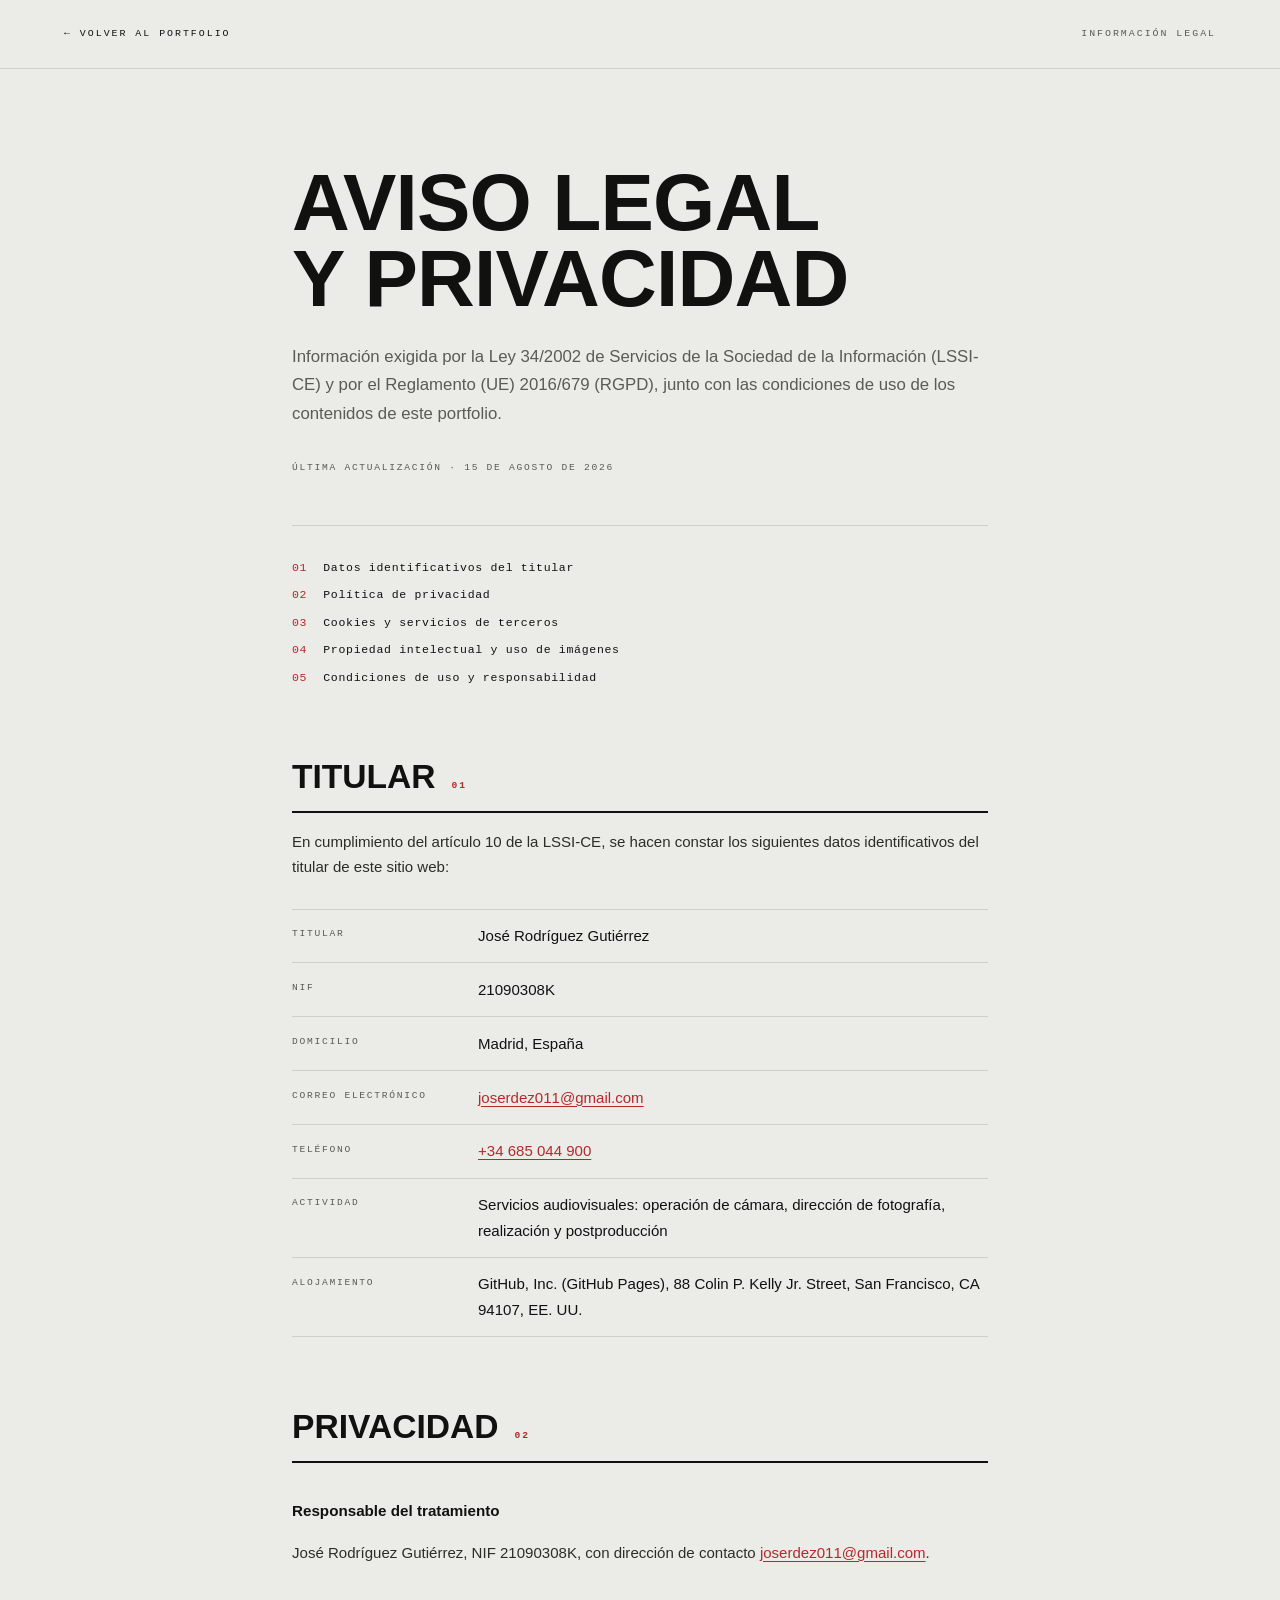
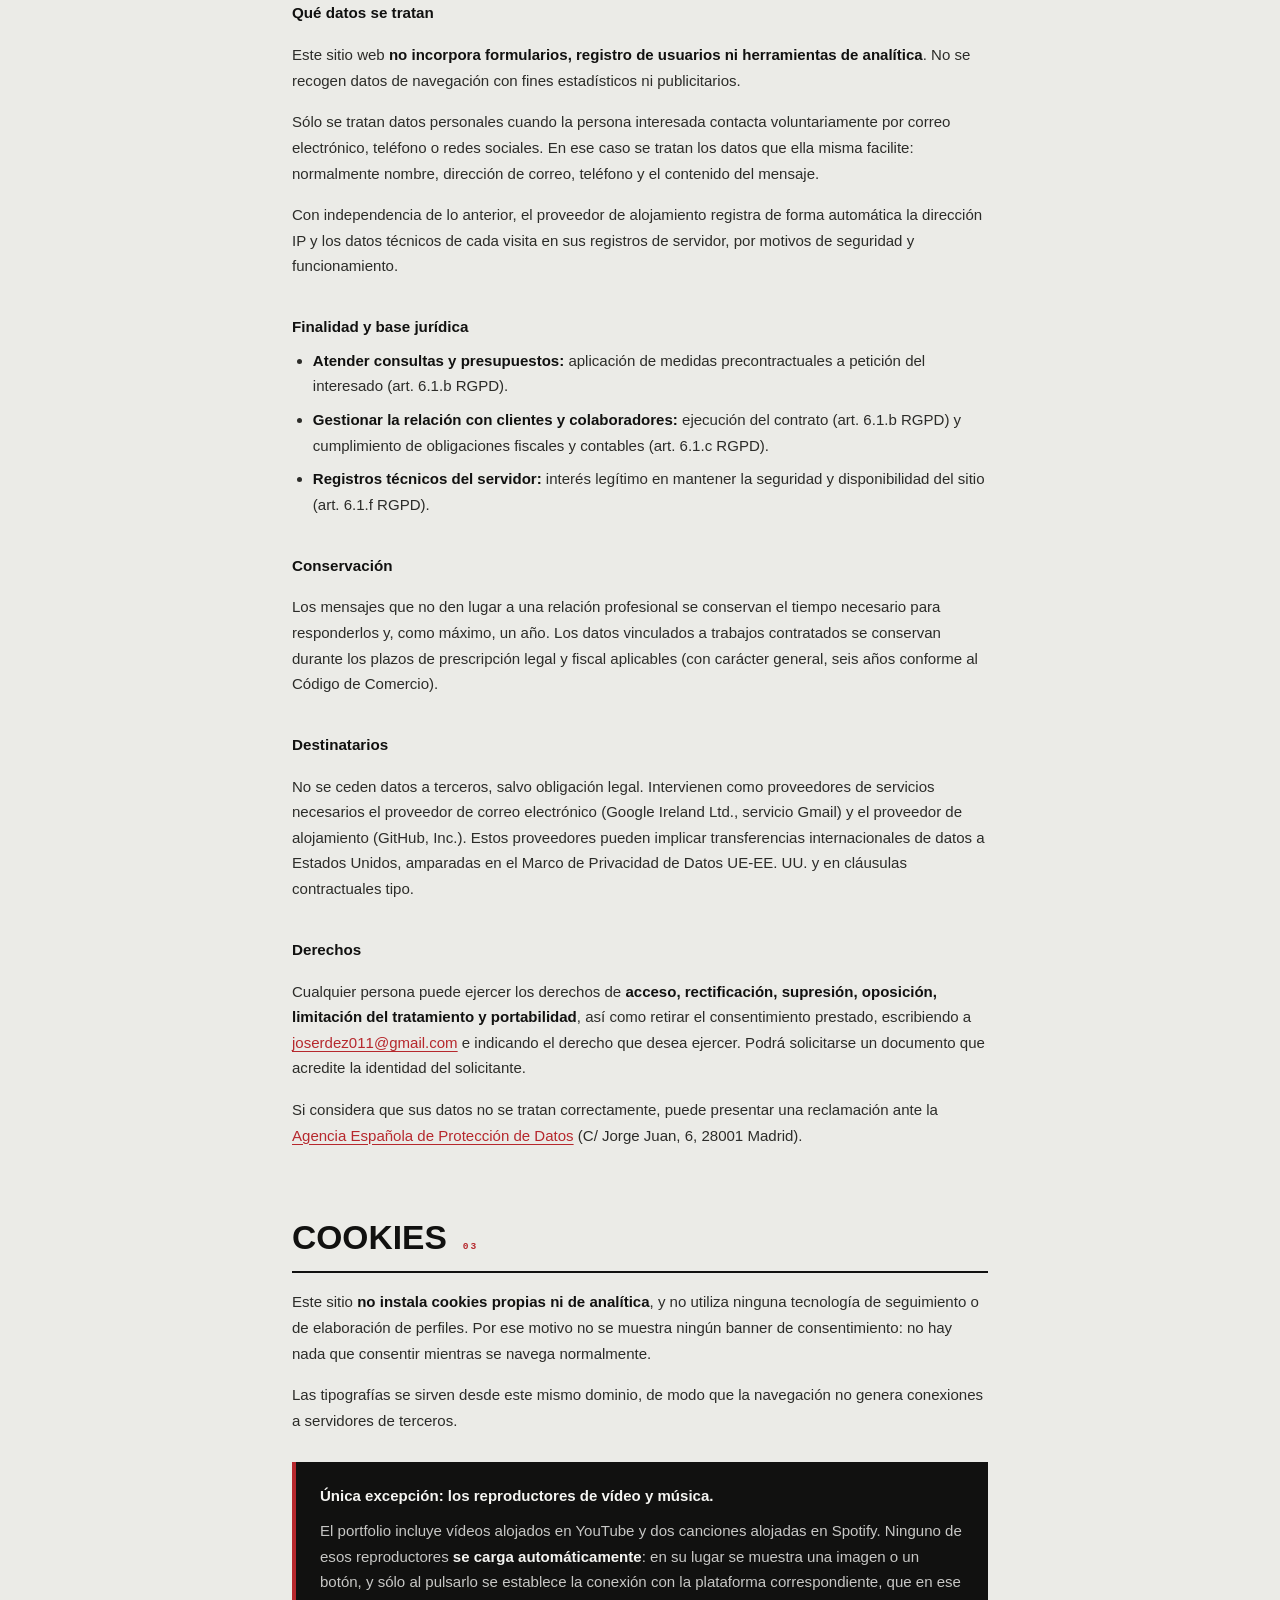
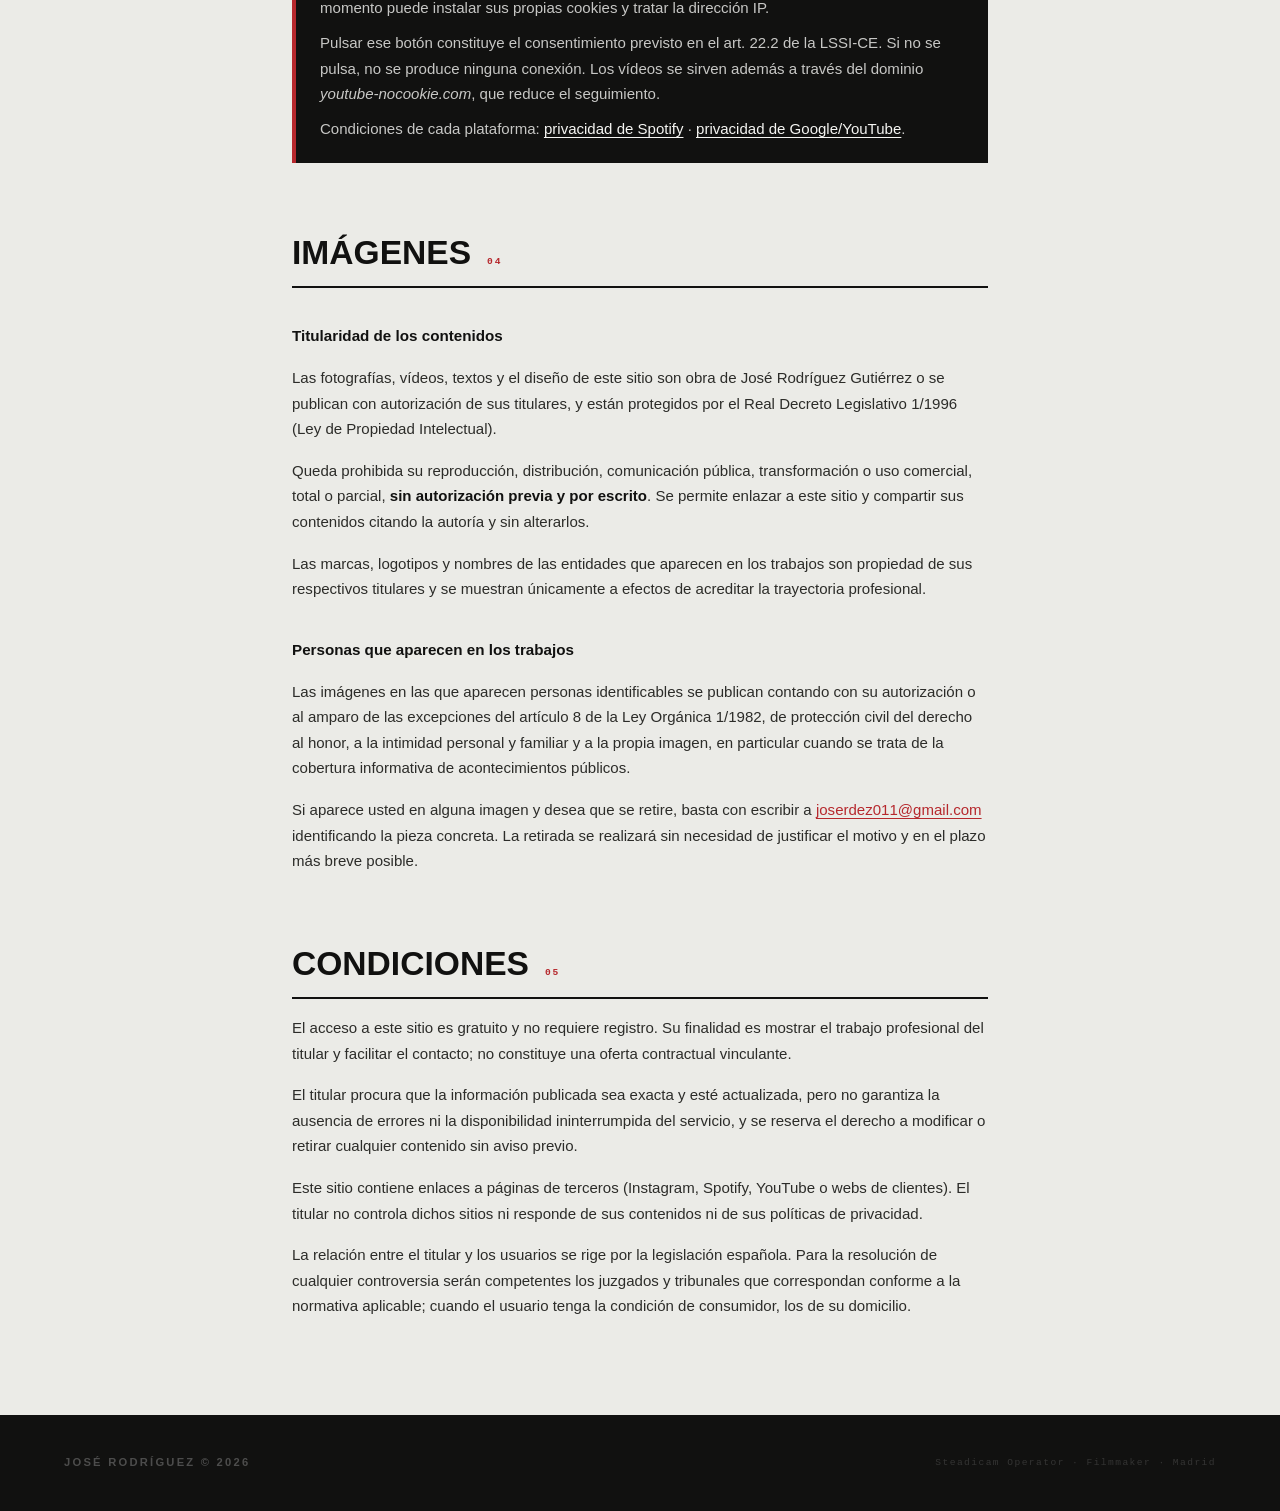
==== legal.html @ 0bdb8073 "Add files via upload" ====
<!DOCTYPE html>
<html lang="es">
<head>
  <meta charset="UTF-8">
  <meta name="viewport" content="width=device-width, initial-scale=1.0">
  <title>Aviso legal y privacidad — José Rodríguez</title>
  <meta name="description" content="Aviso legal, política de privacidad, uso de cookies y condiciones de uso de las imágenes del portfolio de José Rodríguez.">
  <meta name="robots" content="index, follow">

  <!-- Mismas tipografías autoalojadas que el portfolio (sin terceros). -->
  <link rel="preload" href="resources/fonts/geist-latin.woff2" as="font" type="font/woff2" crossorigin>
  <link href="resources/fonts/fonts.css" rel="stylesheet">

  <style>
    *, *::before, *::after { box-sizing: border-box; margin: 0; padding: 0; }
    html { font-size: 16px; scroll-behavior: smooth; }

    /* Tokens heredados de index.html para mantener la identidad visual. */
    :root {
      --bg:    #ebebe7;
      --red:   #b6282d;
      --dark:  #111110;
      --mid:   #5a5a56;
      --pale:  #d0d0cb;
      --white: #f5f5f2;
      --fh:    'Geist', 'Arial', sans-serif;
      --fb:    'Coolvetica', 'Arial Narrow', 'Arial', sans-serif;
      --fm:    'Geist Mono', monospace;
      --fd:    'Anton', 'Arial Narrow', 'Arial', sans-serif;
    }

    body {
      background: var(--bg);
      color: var(--dark);
      font-family: var(--fb);
      -webkit-font-smoothing: antialiased;
      line-height: 1.7;
    }

    /* ─── Cabecera ─────────────────────────────────────────────── */
    .l-top {
      border-bottom: 1px solid var(--pale);
      padding: 1.6rem clamp(1.4rem, 5vw, 5rem);
      display: flex; justify-content: space-between; align-items: center;
      flex-wrap: wrap; gap: 1rem;
    }
    .l-back {
      font-family: var(--fm); font-size: 0.62rem; letter-spacing: 0.2em;
      text-transform: uppercase; color: var(--dark); text-decoration: none;
      transition: color 0.25s ease;
    }
    .l-back:hover { color: var(--red); }
    .l-tag { font-family: var(--fm); font-size: 0.62rem; letter-spacing: 0.2em; text-transform: uppercase; color: var(--mid); }

    /* ─── Contenido ────────────────────────────────────────────── */
    .l-wrap { max-width: 760px; margin: 0 auto; padding: clamp(3rem, 8vw, 6rem) clamp(1.4rem, 5vw, 2rem) 6rem; }

    .l-title {
      font-family: var(--fd);
      font-size: clamp(2.6rem, 9vw, 5rem);
      line-height: 0.95; letter-spacing: -0.01em;
      text-transform: uppercase;
    }
    .l-intro { font-family: var(--fh); font-size: 1.05rem; color: var(--mid); margin-top: 1.6rem; }
    .l-updated { font-family: var(--fm); font-size: 0.6rem; letter-spacing: 0.18em; text-transform: uppercase; color: var(--mid); margin-top: 2rem; }

    /* Índice */
    .l-toc { margin-top: 3rem; padding-top: 2rem; border-top: 1px solid var(--pale); display: grid; gap: 0.5rem; }
    .l-toc a {
      font-family: var(--fm); font-size: 0.72rem; letter-spacing: 0.06em;
      color: var(--dark); text-decoration: none;
      display: flex; gap: 1rem; transition: color 0.25s ease;
    }
    .l-toc a:hover { color: var(--red); }
    .l-toc span { color: var(--red); }

    section { margin-top: 4.5rem; scroll-margin-top: 2rem; }
    h2 {
      font-family: var(--fd);
      font-size: clamp(1.5rem, 4.5vw, 2.1rem);
      line-height: 1.1; text-transform: uppercase;
      padding-bottom: 0.9rem; border-bottom: 2px solid var(--dark);
      display: flex; align-items: baseline; gap: 1rem;
    }
    h2 em { font-family: var(--fm); font-size: 0.6rem; font-style: normal; letter-spacing: 0.2em; color: var(--red); }
    h3 {
      font-family: var(--fh); font-size: 0.95rem; font-weight: 700;
      margin-top: 2.2rem;
    }
    p, li { font-family: var(--fh); font-size: 0.94rem; color: #2c2c29; margin-top: 1rem; }
    a { color: var(--red); text-underline-offset: 3px; }
    ul { margin-top: 0.4rem; padding-left: 1.3rem; }
    li { margin-top: 0.5rem; }
    strong { font-weight: 700; color: var(--dark); }

    /* Ficha de datos identificativos */
    .l-data { margin-top: 1.8rem; border-top: 1px solid var(--pale); }
    .l-row { display: grid; grid-template-columns: 170px 1fr; gap: 1rem; padding: 0.85rem 0; border-bottom: 1px solid var(--pale); }
    .l-row dt { font-family: var(--fm); font-size: 0.6rem; letter-spacing: 0.18em; text-transform: uppercase; color: var(--mid); padding-top: 0.2rem; }
    .l-row dd { font-family: var(--fh); font-size: 0.94rem; }
    @media (max-width: 560px) { .l-row { grid-template-columns: 1fr; gap: 0.2rem; } }

    /* Aviso destacado */
    .l-note {
      margin-top: 1.8rem; padding: 1.3rem 1.5rem;
      background: var(--dark); color: var(--white); border-left: 4px solid var(--red);
    }
    .l-note p { color: rgba(245,245,242,0.8); margin-top: 0.6rem; }
    .l-note p:first-child { margin-top: 0; }
    .l-note a { color: var(--white); }
    .l-note strong { color: var(--white); }

    footer {
      background: var(--dark); color: rgba(255,255,255,0.25);
      padding: 2.4rem clamp(1.4rem, 5vw, 5rem);
      display: flex; justify-content: space-between; align-items: center;
      flex-wrap: wrap; gap: 1rem 2rem;
    }
    .foot-name { font-family: var(--fh); font-size: 0.7rem; font-weight: 700; letter-spacing: 0.2em; text-transform: uppercase; }
    .foot-copy { font-family: var(--fm); font-size: 0.6rem; letter-spacing: 0.15em; color: rgba(255,255,255,0.15); }
  </style>
</head>
<body>

<header class="l-top">
  <a class="l-back" href="index.html">← Volver al portfolio</a>
  <span class="l-tag">Información legal</span>
</header>

<main class="l-wrap">
  <h1 class="l-title">Aviso legal<br>y privacidad</h1>
  <p class="l-intro">Información exigida por la Ley 34/2002 de Servicios de la Sociedad de la Información (LSSI-CE) y por el Reglamento (UE) 2016/679 (RGPD), junto con las condiciones de uso de los contenidos de este portfolio.</p>
  <p class="l-updated">Última actualización · 15 de agosto de 2026</p>

  <nav class="l-toc" aria-label="Índice">
    <a href="#titular"><span>01</span> Datos identificativos del titular</a>
    <a href="#privacidad"><span>02</span> Política de privacidad</a>
    <a href="#cookies"><span>03</span> Cookies y servicios de terceros</a>
    <a href="#imagenes"><span>04</span> Propiedad intelectual y uso de imágenes</a>
    <a href="#condiciones"><span>05</span> Condiciones de uso y responsabilidad</a>
  </nav>

  <!-- ════════ 01 · LSSI art. 10: datos que todo prestador de servicios debe publicar ════════ -->
  <section id="titular">
    <h2>Titular <em>01</em></h2>
    <p>En cumplimiento del artículo 10 de la LSSI-CE, se hacen constar los siguientes datos identificativos del titular de este sitio web:</p>
    <dl class="l-data">
      <div class="l-row"><dt>Titular</dt><dd>José Rodríguez Gutiérrez</dd></div>
      <div class="l-row"><dt>NIF</dt><dd>21090308K</dd></div>
      <div class="l-row"><dt>Domicilio</dt><dd>Madrid, España <!-- TODO: sustituir por la dirección completa (vía, número, CP y municipio). El art. 10.1.a LSSI exige domicilio, no basta la provincia. --></dd></div>
      <div class="l-row"><dt>Correo electrónico</dt><dd><a href="mailto:joserdez011@gmail.com">joserdez011@gmail.com</a></dd></div>
      <div class="l-row"><dt>Teléfono</dt><dd><a href="tel:+34685044900">+34 685 044 900</a></dd></div>
      <div class="l-row"><dt>Actividad</dt><dd>Servicios audiovisuales: operación de cámara, dirección de fotografía, realización y postproducción</dd></div>
      <div class="l-row"><dt>Alojamiento</dt><dd>GitHub, Inc. (GitHub Pages), 88 Colin P. Kelly Jr. Street, San Francisco, CA 94107, EE. UU.</dd></div>
    </dl>
  </section>

  <!-- ════════ 02 · RGPD art. 13: información a facilitar al interesado ════════ -->
  <section id="privacidad">
    <h2>Privacidad <em>02</em></h2>

    <h3>Responsable del tratamiento</h3>
    <p>José Rodríguez Gutiérrez, NIF 21090308K, con dirección de contacto <a href="mailto:joserdez011@gmail.com">joserdez011@gmail.com</a>.</p>

    <h3>Qué datos se tratan</h3>
    <p>Este sitio web <strong>no incorpora formularios, registro de usuarios ni herramientas de analítica</strong>. No se recogen datos de navegación con fines estadísticos ni publicitarios.</p>
    <p>Sólo se tratan datos personales cuando la persona interesada contacta voluntariamente por correo electrónico, teléfono o redes sociales. En ese caso se tratan los datos que ella misma facilite: normalmente nombre, dirección de correo, teléfono y el contenido del mensaje.</p>
    <p>Con independencia de lo anterior, el proveedor de alojamiento registra de forma automática la dirección IP y los datos técnicos de cada visita en sus registros de servidor, por motivos de seguridad y funcionamiento.</p>

    <h3>Finalidad y base jurídica</h3>
    <ul>
      <li><strong>Atender consultas y presupuestos:</strong> aplicación de medidas precontractuales a petición del interesado (art. 6.1.b RGPD).</li>
      <li><strong>Gestionar la relación con clientes y colaboradores:</strong> ejecución del contrato (art. 6.1.b RGPD) y cumplimiento de obligaciones fiscales y contables (art. 6.1.c RGPD).</li>
      <li><strong>Registros técnicos del servidor:</strong> interés legítimo en mantener la seguridad y disponibilidad del sitio (art. 6.1.f RGPD).</li>
    </ul>

    <h3>Conservación</h3>
    <p>Los mensajes que no den lugar a una relación profesional se conservan el tiempo necesario para responderlos y, como máximo, un año. Los datos vinculados a trabajos contratados se conservan durante los plazos de prescripción legal y fiscal aplicables (con carácter general, seis años conforme al Código de Comercio).</p>

    <h3>Destinatarios</h3>
    <p>No se ceden datos a terceros, salvo obligación legal. Intervienen como proveedores de servicios necesarios el proveedor de correo electrónico (Google Ireland Ltd., servicio Gmail) y el proveedor de alojamiento (GitHub, Inc.). Estos proveedores pueden implicar transferencias internacionales de datos a Estados Unidos, amparadas en el Marco de Privacidad de Datos UE-EE. UU. y en cláusulas contractuales tipo.</p>

    <h3>Derechos</h3>
    <p>Cualquier persona puede ejercer los derechos de <strong>acceso, rectificación, supresión, oposición, limitación del tratamiento y portabilidad</strong>, así como retirar el consentimiento prestado, escribiendo a <a href="mailto:joserdez011@gmail.com">joserdez011@gmail.com</a> e indicando el derecho que desea ejercer. Podrá solicitarse un documento que acredite la identidad del solicitante.</p>
    <p>Si considera que sus datos no se tratan correctamente, puede presentar una reclamación ante la <a href="https://www.aepd.es" target="_blank" rel="noopener">Agencia Española de Protección de Datos</a> (C/ Jorge Juan, 6, 28001 Madrid).</p>
  </section>

  <!-- ════════ 03 · LSSI art. 22.2 ════════ -->
  <section id="cookies">
    <h2>Cookies <em>03</em></h2>
    <p>Este sitio <strong>no instala cookies propias ni de analítica</strong>, y no utiliza ninguna tecnología de seguimiento o de elaboración de perfiles. Por ese motivo no se muestra ningún banner de consentimiento: no hay nada que consentir mientras se navega normalmente.</p>
    <p>Las tipografías se sirven desde este mismo dominio, de modo que la navegación no genera conexiones a servidores de terceros.</p>

    <div class="l-note">
      <p><strong>Única excepción: los reproductores de vídeo y música.</strong></p>
      <p>El portfolio incluye vídeos alojados en YouTube y dos canciones alojadas en Spotify. Ninguno de esos reproductores <strong>se carga automáticamente</strong>: en su lugar se muestra una imagen o un botón, y sólo al pulsarlo se establece la conexión con la plataforma correspondiente, que en ese momento puede instalar sus propias cookies y tratar la dirección IP.</p>
      <p>Pulsar ese botón constituye el consentimiento previsto en el art. 22.2 de la LSSI-CE. Si no se pulsa, no se produce ninguna conexión. Los vídeos se sirven además a través del dominio <em>youtube-nocookie.com</em>, que reduce el seguimiento.</p>
      <p>Condiciones de cada plataforma: <a href="https://www.spotify.com/es/legal/privacy-policy/" target="_blank" rel="noopener">privacidad de Spotify</a> · <a href="https://policies.google.com/privacy" target="_blank" rel="noopener">privacidad de Google/YouTube</a>.</p>
    </div>
  </section>

  <!-- ════════ 04 · Propiedad intelectual + derecho a la propia imagen (LO 1/1982) ════════ -->
  <section id="imagenes">
    <h2>Imágenes <em>04</em></h2>

    <h3>Titularidad de los contenidos</h3>
    <p>Las fotografías, vídeos, textos y el diseño de este sitio son obra de José Rodríguez Gutiérrez o se publican con autorización de sus titulares, y están protegidos por el Real Decreto Legislativo 1/1996 (Ley de Propiedad Intelectual).</p>
    <p>Queda prohibida su reproducción, distribución, comunicación pública, transformación o uso comercial, total o parcial, <strong>sin autorización previa y por escrito</strong>. Se permite enlazar a este sitio y compartir sus contenidos citando la autoría y sin alterarlos.</p>
    <p>Las marcas, logotipos y nombres de las entidades que aparecen en los trabajos son propiedad de sus respectivos titulares y se muestran únicamente a efectos de acreditar la trayectoria profesional.</p>

    <h3>Personas que aparecen en los trabajos</h3>
    <p>Las imágenes en las que aparecen personas identificables se publican contando con su autorización o al amparo de las excepciones del artículo 8 de la Ley Orgánica 1/1982, de protección civil del derecho al honor, a la intimidad personal y familiar y a la propia imagen, en particular cuando se trata de la cobertura informativa de acontecimientos públicos.</p>
    <p>Si aparece usted en alguna imagen y desea que se retire, basta con escribir a <a href="mailto:joserdez011@gmail.com">joserdez011@gmail.com</a> identificando la pieza concreta. La retirada se realizará sin necesidad de justificar el motivo y en el plazo más breve posible.</p>
  </section>

  <!-- ════════ 05 ════════ -->
  <section id="condiciones">
    <h2>Condiciones <em>05</em></h2>
    <p>El acceso a este sitio es gratuito y no requiere registro. Su finalidad es mostrar el trabajo profesional del titular y facilitar el contacto; no constituye una oferta contractual vinculante.</p>
    <p>El titular procura que la información publicada sea exacta y esté actualizada, pero no garantiza la ausencia de errores ni la disponibilidad ininterrumpida del servicio, y se reserva el derecho a modificar o retirar cualquier contenido sin aviso previo.</p>
    <p>Este sitio contiene enlaces a páginas de terceros (Instagram, Spotify, YouTube o webs de clientes). El titular no controla dichos sitios ni responde de sus contenidos ni de sus políticas de privacidad.</p>
    <p>La relación entre el titular y los usuarios se rige por la legislación española. Para la resolución de cualquier controversia serán competentes los juzgados y tribunales que correspondan conforme a la normativa aplicable; cuando el usuario tenga la condición de consumidor, los de su domicilio.</p>
  </section>
</main>

<footer>
  <div class="foot-name">José Rodríguez © 2026</div>
  <div class="foot-copy">Steadicam Operator · Filmmaker · Madrid</div>
</footer>

</body>
</html>
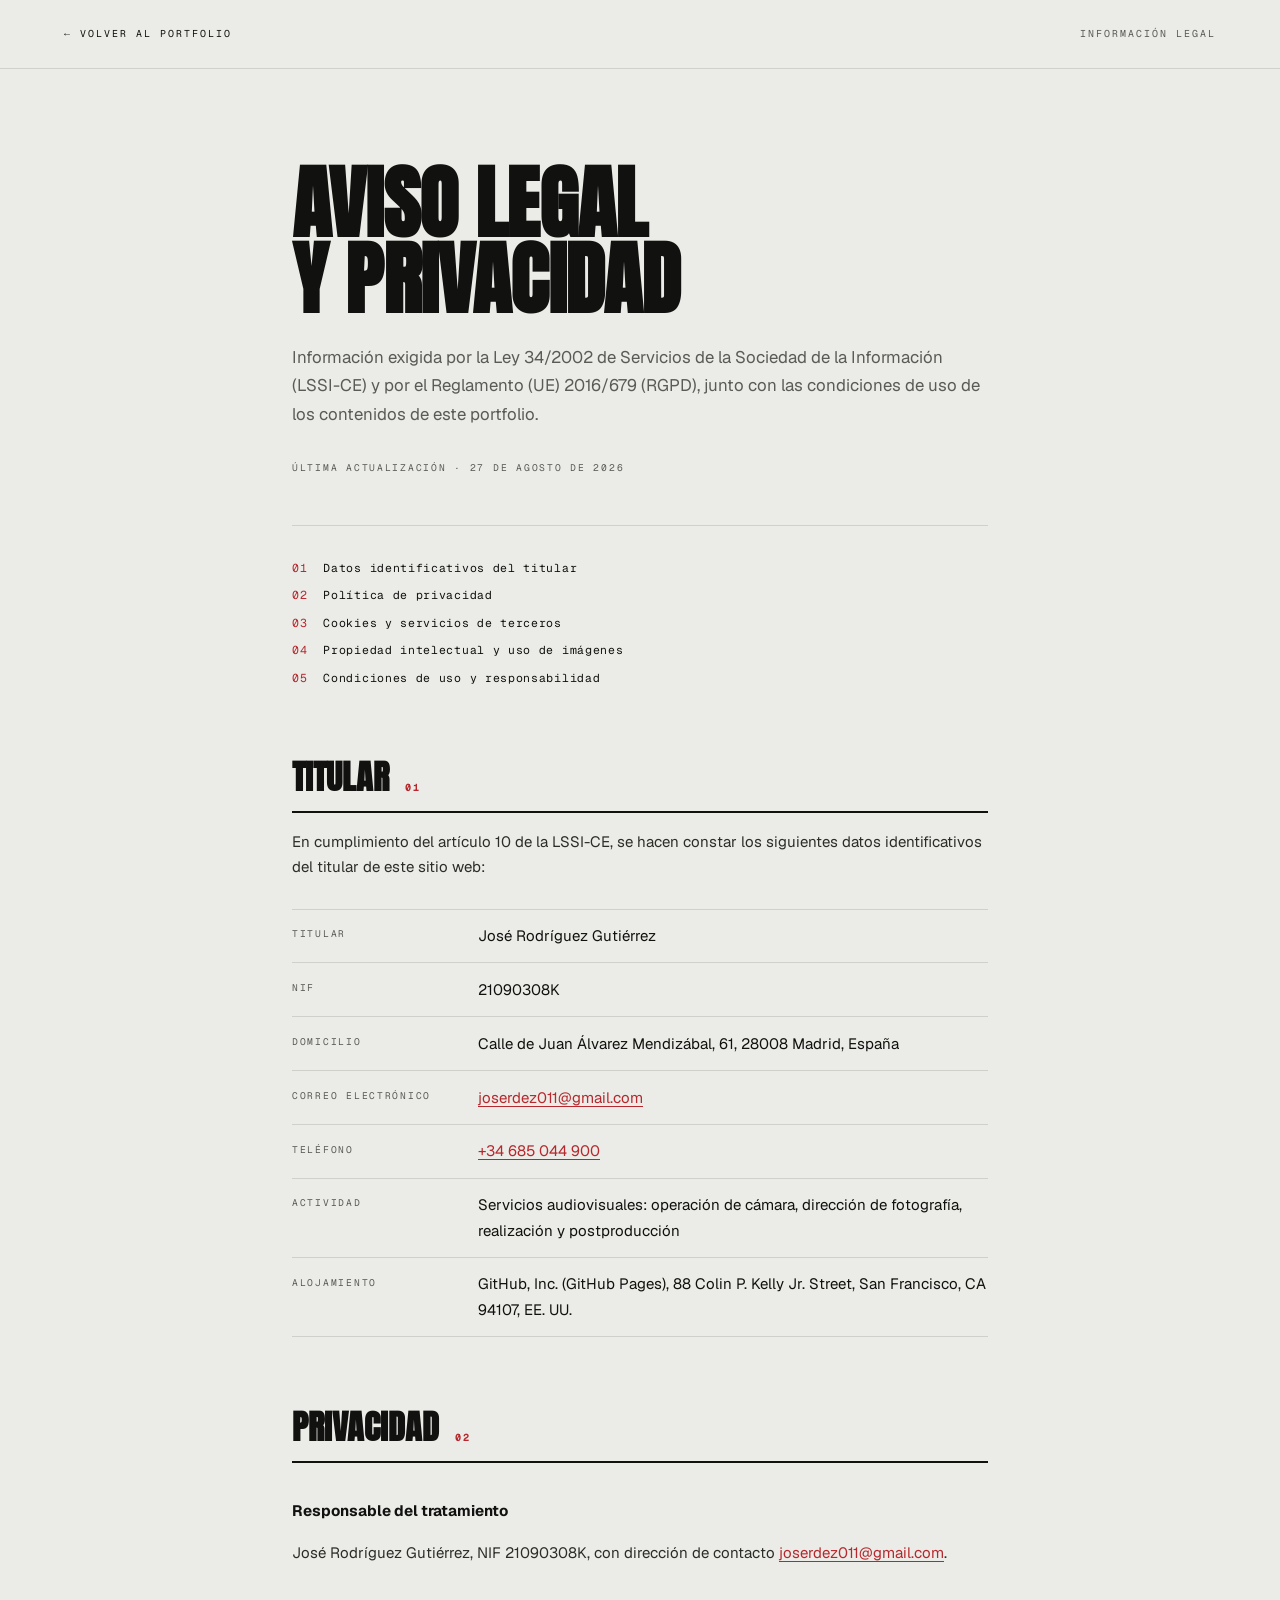
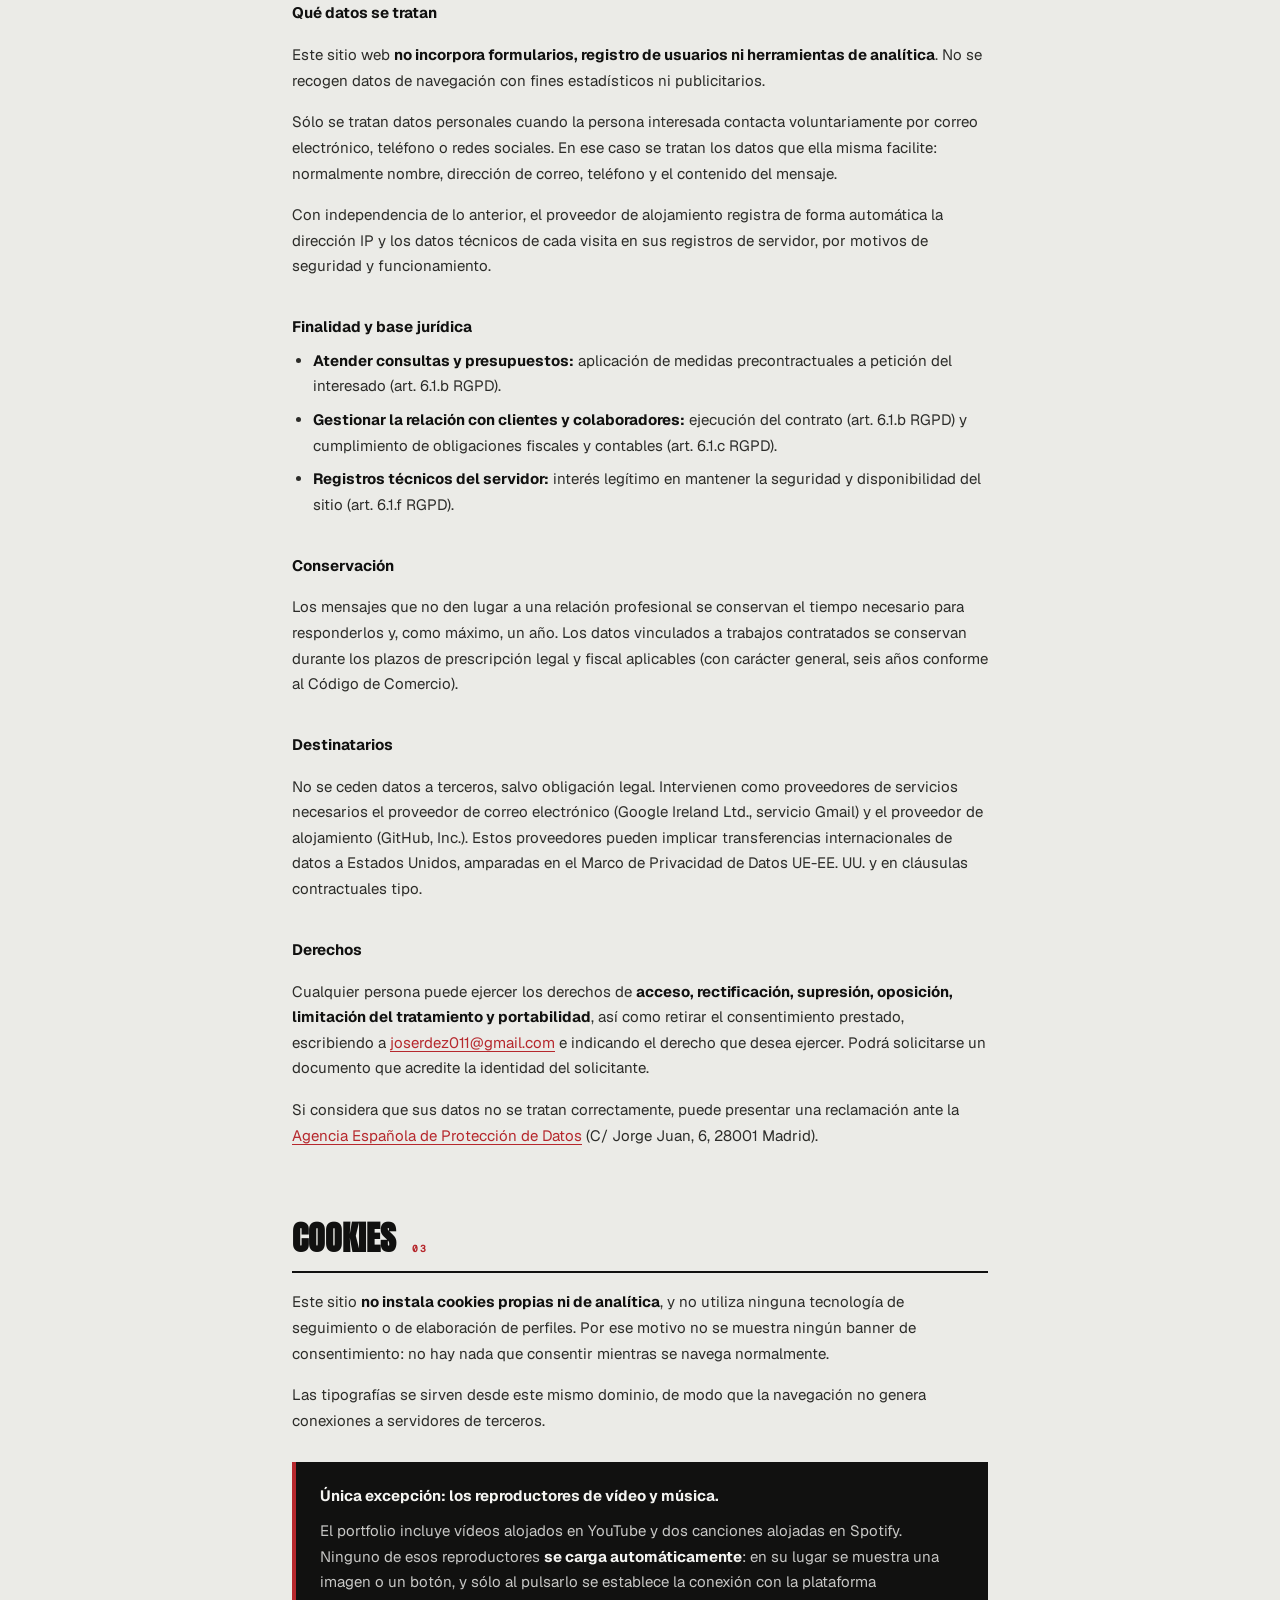
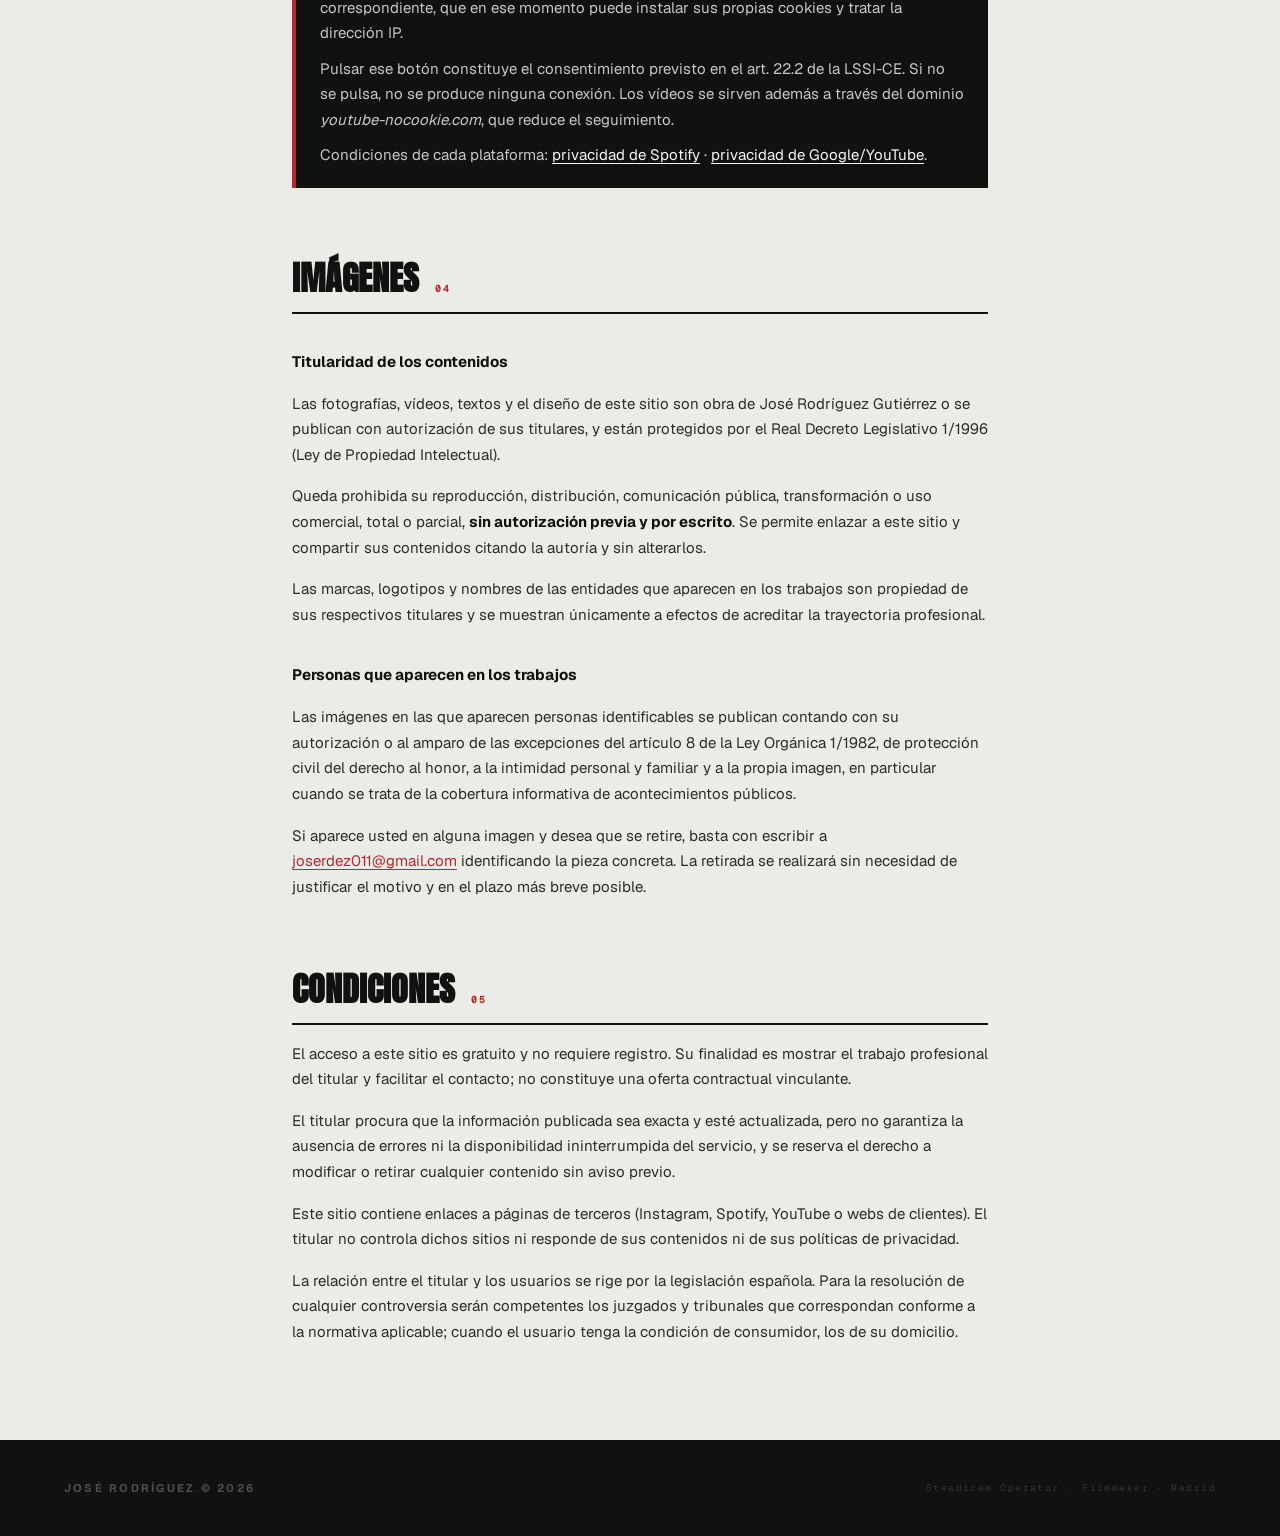
==== commit c17f3070: "Actualiza el portfolio con los cambios de agosto de 2026 Incorpora el trabajo desarrollado en el rep" ====
--- a/legal.html
+++ b/legal.html
@@ -1,232 +1,232 @@
-<!DOCTYPE html>
-<html lang="es">
-<head>
-  <meta charset="UTF-8">
-  <meta name="viewport" content="width=device-width, initial-scale=1.0">
-  <title>Aviso legal y privacidad — José Rodríguez</title>
-  <meta name="description" content="Aviso legal, política de privacidad, uso de cookies y condiciones de uso de las imágenes del portfolio de José Rodríguez.">
-  <meta name="robots" content="index, follow">
-
-  <!-- Mismas tipografías autoalojadas que el portfolio (sin terceros). -->
-  <link rel="preload" href="resources/fonts/geist-latin.woff2" as="font" type="font/woff2" crossorigin>
-  <link href="resources/fonts/fonts.css" rel="stylesheet">
-
-  <style>
-    *, *::before, *::after { box-sizing: border-box; margin: 0; padding: 0; }
-    html { font-size: 16px; scroll-behavior: smooth; }
-
-    /* Tokens heredados de index.html para mantener la identidad visual. */
-    :root {
-      --bg:    #ebebe7;
-      --red:   #b6282d;
-      --dark:  #111110;
-      --mid:   #5a5a56;
-      --pale:  #d0d0cb;
-      --white: #f5f5f2;
-      --fh:    'Geist', 'Arial', sans-serif;
-      --fb:    'Coolvetica', 'Arial Narrow', 'Arial', sans-serif;
-      --fm:    'Geist Mono', monospace;
-      --fd:    'Anton', 'Arial Narrow', 'Arial', sans-serif;
-    }
-
-    body {
-      background: var(--bg);
-      color: var(--dark);
-      font-family: var(--fb);
-      -webkit-font-smoothing: antialiased;
-      line-height: 1.7;
-    }
-
-    /* ─── Cabecera ─────────────────────────────────────────────── */
-    .l-top {
-      border-bottom: 1px solid var(--pale);
-      padding: 1.6rem clamp(1.4rem, 5vw, 5rem);
-      display: flex; justify-content: space-between; align-items: center;
-      flex-wrap: wrap; gap: 1rem;
-    }
-    .l-back {
-      font-family: var(--fm); font-size: 0.62rem; letter-spacing: 0.2em;
-      text-transform: uppercase; color: var(--dark); text-decoration: none;
-      transition: color 0.25s ease;
-    }
-    .l-back:hover { color: var(--red); }
-    .l-tag { font-family: var(--fm); font-size: 0.62rem; letter-spacing: 0.2em; text-transform: uppercase; color: var(--mid); }
-
-    /* ─── Contenido ────────────────────────────────────────────── */
-    .l-wrap { max-width: 760px; margin: 0 auto; padding: clamp(3rem, 8vw, 6rem) clamp(1.4rem, 5vw, 2rem) 6rem; }
-
-    .l-title {
-      font-family: var(--fd);
-      font-size: clamp(2.6rem, 9vw, 5rem);
-      line-height: 0.95; letter-spacing: -0.01em;
-      text-transform: uppercase;
-    }
-    .l-intro { font-family: var(--fh); font-size: 1.05rem; color: var(--mid); margin-top: 1.6rem; }
-    .l-updated { font-family: var(--fm); font-size: 0.6rem; letter-spacing: 0.18em; text-transform: uppercase; color: var(--mid); margin-top: 2rem; }
-
-    /* Índice */
-    .l-toc { margin-top: 3rem; padding-top: 2rem; border-top: 1px solid var(--pale); display: grid; gap: 0.5rem; }
-    .l-toc a {
-      font-family: var(--fm); font-size: 0.72rem; letter-spacing: 0.06em;
-      color: var(--dark); text-decoration: none;
-      display: flex; gap: 1rem; transition: color 0.25s ease;
-    }
-    .l-toc a:hover { color: var(--red); }
-    .l-toc span { color: var(--red); }
-
-    section { margin-top: 4.5rem; scroll-margin-top: 2rem; }
-    h2 {
-      font-family: var(--fd);
-      font-size: clamp(1.5rem, 4.5vw, 2.1rem);
-      line-height: 1.1; text-transform: uppercase;
-      padding-bottom: 0.9rem; border-bottom: 2px solid var(--dark);
-      display: flex; align-items: baseline; gap: 1rem;
-    }
-    h2 em { font-family: var(--fm); font-size: 0.6rem; font-style: normal; letter-spacing: 0.2em; color: var(--red); }
-    h3 {
-      font-family: var(--fh); font-size: 0.95rem; font-weight: 700;
-      margin-top: 2.2rem;
-    }
-    p, li { font-family: var(--fh); font-size: 0.94rem; color: #2c2c29; margin-top: 1rem; }
-    a { color: var(--red); text-underline-offset: 3px; }
-    ul { margin-top: 0.4rem; padding-left: 1.3rem; }
-    li { margin-top: 0.5rem; }
-    strong { font-weight: 700; color: var(--dark); }
-
-    /* Ficha de datos identificativos */
-    .l-data { margin-top: 1.8rem; border-top: 1px solid var(--pale); }
-    .l-row { display: grid; grid-template-columns: 170px 1fr; gap: 1rem; padding: 0.85rem 0; border-bottom: 1px solid var(--pale); }
-    .l-row dt { font-family: var(--fm); font-size: 0.6rem; letter-spacing: 0.18em; text-transform: uppercase; color: var(--mid); padding-top: 0.2rem; }
-    .l-row dd { font-family: var(--fh); font-size: 0.94rem; }
-    @media (max-width: 560px) { .l-row { grid-template-columns: 1fr; gap: 0.2rem; } }
-
-    /* Aviso destacado */
-    .l-note {
-      margin-top: 1.8rem; padding: 1.3rem 1.5rem;
-      background: var(--dark); color: var(--white); border-left: 4px solid var(--red);
-    }
-    .l-note p { color: rgba(245,245,242,0.8); margin-top: 0.6rem; }
-    .l-note p:first-child { margin-top: 0; }
-    .l-note a { color: var(--white); }
-    .l-note strong { color: var(--white); }
-
-    footer {
-      background: var(--dark); color: rgba(255,255,255,0.25);
-      padding: 2.4rem clamp(1.4rem, 5vw, 5rem);
-      display: flex; justify-content: space-between; align-items: center;
-      flex-wrap: wrap; gap: 1rem 2rem;
-    }
-    .foot-name { font-family: var(--fh); font-size: 0.7rem; font-weight: 700; letter-spacing: 0.2em; text-transform: uppercase; }
-    .foot-copy { font-family: var(--fm); font-size: 0.6rem; letter-spacing: 0.15em; color: rgba(255,255,255,0.15); }
-  </style>
-</head>
-<body>
-
-<header class="l-top">
-  <a class="l-back" href="index.html">← Volver al portfolio</a>
-  <span class="l-tag">Información legal</span>
-</header>
-
-<main class="l-wrap">
-  <h1 class="l-title">Aviso legal<br>y privacidad</h1>
-  <p class="l-intro">Información exigida por la Ley 34/2002 de Servicios de la Sociedad de la Información (LSSI-CE) y por el Reglamento (UE) 2016/679 (RGPD), junto con las condiciones de uso de los contenidos de este portfolio.</p>
-  <p class="l-updated">Última actualización · 15 de agosto de 2026</p>
-
-  <nav class="l-toc" aria-label="Índice">
-    <a href="#titular"><span>01</span> Datos identificativos del titular</a>
-    <a href="#privacidad"><span>02</span> Política de privacidad</a>
-    <a href="#cookies"><span>03</span> Cookies y servicios de terceros</a>
-    <a href="#imagenes"><span>04</span> Propiedad intelectual y uso de imágenes</a>
-    <a href="#condiciones"><span>05</span> Condiciones de uso y responsabilidad</a>
-  </nav>
-
-  <!-- ════════ 01 · LSSI art. 10: datos que todo prestador de servicios debe publicar ════════ -->
-  <section id="titular">
-    <h2>Titular <em>01</em></h2>
-    <p>En cumplimiento del artículo 10 de la LSSI-CE, se hacen constar los siguientes datos identificativos del titular de este sitio web:</p>
-    <dl class="l-data">
-      <div class="l-row"><dt>Titular</dt><dd>José Rodríguez Gutiérrez</dd></div>
-      <div class="l-row"><dt>NIF</dt><dd>21090308K</dd></div>
-      <div class="l-row"><dt>Domicilio</dt><dd>Madrid, España <!-- TODO: sustituir por la dirección completa (vía, número, CP y municipio). El art. 10.1.a LSSI exige domicilio, no basta la provincia. --></dd></div>
-      <div class="l-row"><dt>Correo electrónico</dt><dd><a href="mailto:joserdez011@gmail.com">joserdez011@gmail.com</a></dd></div>
-      <div class="l-row"><dt>Teléfono</dt><dd><a href="tel:+34685044900">+34 685 044 900</a></dd></div>
-      <div class="l-row"><dt>Actividad</dt><dd>Servicios audiovisuales: operación de cámara, dirección de fotografía, realización y postproducción</dd></div>
-      <div class="l-row"><dt>Alojamiento</dt><dd>GitHub, Inc. (GitHub Pages), 88 Colin P. Kelly Jr. Street, San Francisco, CA 94107, EE. UU.</dd></div>
-    </dl>
-  </section>
-
-  <!-- ════════ 02 · RGPD art. 13: información a facilitar al interesado ════════ -->
-  <section id="privacidad">
-    <h2>Privacidad <em>02</em></h2>
-
-    <h3>Responsable del tratamiento</h3>
-    <p>José Rodríguez Gutiérrez, NIF 21090308K, con dirección de contacto <a href="mailto:joserdez011@gmail.com">joserdez011@gmail.com</a>.</p>
-
-    <h3>Qué datos se tratan</h3>
-    <p>Este sitio web <strong>no incorpora formularios, registro de usuarios ni herramientas de analítica</strong>. No se recogen datos de navegación con fines estadísticos ni publicitarios.</p>
-    <p>Sólo se tratan datos personales cuando la persona interesada contacta voluntariamente por correo electrónico, teléfono o redes sociales. En ese caso se tratan los datos que ella misma facilite: normalmente nombre, dirección de correo, teléfono y el contenido del mensaje.</p>
-    <p>Con independencia de lo anterior, el proveedor de alojamiento registra de forma automática la dirección IP y los datos técnicos de cada visita en sus registros de servidor, por motivos de seguridad y funcionamiento.</p>
-
-    <h3>Finalidad y base jurídica</h3>
-    <ul>
-      <li><strong>Atender consultas y presupuestos:</strong> aplicación de medidas precontractuales a petición del interesado (art. 6.1.b RGPD).</li>
-      <li><strong>Gestionar la relación con clientes y colaboradores:</strong> ejecución del contrato (art. 6.1.b RGPD) y cumplimiento de obligaciones fiscales y contables (art. 6.1.c RGPD).</li>
-      <li><strong>Registros técnicos del servidor:</strong> interés legítimo en mantener la seguridad y disponibilidad del sitio (art. 6.1.f RGPD).</li>
-    </ul>
-
-    <h3>Conservación</h3>
-    <p>Los mensajes que no den lugar a una relación profesional se conservan el tiempo necesario para responderlos y, como máximo, un año. Los datos vinculados a trabajos contratados se conservan durante los plazos de prescripción legal y fiscal aplicables (con carácter general, seis años conforme al Código de Comercio).</p>
-
-    <h3>Destinatarios</h3>
-    <p>No se ceden datos a terceros, salvo obligación legal. Intervienen como proveedores de servicios necesarios el proveedor de correo electrónico (Google Ireland Ltd., servicio Gmail) y el proveedor de alojamiento (GitHub, Inc.). Estos proveedores pueden implicar transferencias internacionales de datos a Estados Unidos, amparadas en el Marco de Privacidad de Datos UE-EE. UU. y en cláusulas contractuales tipo.</p>
-
-    <h3>Derechos</h3>
-    <p>Cualquier persona puede ejercer los derechos de <strong>acceso, rectificación, supresión, oposición, limitación del tratamiento y portabilidad</strong>, así como retirar el consentimiento prestado, escribiendo a <a href="mailto:joserdez011@gmail.com">joserdez011@gmail.com</a> e indicando el derecho que desea ejercer. Podrá solicitarse un documento que acredite la identidad del solicitante.</p>
-    <p>Si considera que sus datos no se tratan correctamente, puede presentar una reclamación ante la <a href="https://www.aepd.es" target="_blank" rel="noopener">Agencia Española de Protección de Datos</a> (C/ Jorge Juan, 6, 28001 Madrid).</p>
-  </section>
-
-  <!-- ════════ 03 · LSSI art. 22.2 ════════ -->
-  <section id="cookies">
-    <h2>Cookies <em>03</em></h2>
-    <p>Este sitio <strong>no instala cookies propias ni de analítica</strong>, y no utiliza ninguna tecnología de seguimiento o de elaboración de perfiles. Por ese motivo no se muestra ningún banner de consentimiento: no hay nada que consentir mientras se navega normalmente.</p>
-    <p>Las tipografías se sirven desde este mismo dominio, de modo que la navegación no genera conexiones a servidores de terceros.</p>
-
-    <div class="l-note">
-      <p><strong>Única excepción: los reproductores de vídeo y música.</strong></p>
-      <p>El portfolio incluye vídeos alojados en YouTube y dos canciones alojadas en Spotify. Ninguno de esos reproductores <strong>se carga automáticamente</strong>: en su lugar se muestra una imagen o un botón, y sólo al pulsarlo se establece la conexión con la plataforma correspondiente, que en ese momento puede instalar sus propias cookies y tratar la dirección IP.</p>
-      <p>Pulsar ese botón constituye el consentimiento previsto en el art. 22.2 de la LSSI-CE. Si no se pulsa, no se produce ninguna conexión. Los vídeos se sirven además a través del dominio <em>youtube-nocookie.com</em>, que reduce el seguimiento.</p>
-      <p>Condiciones de cada plataforma: <a href="https://www.spotify.com/es/legal/privacy-policy/" target="_blank" rel="noopener">privacidad de Spotify</a> · <a href="https://policies.google.com/privacy" target="_blank" rel="noopener">privacidad de Google/YouTube</a>.</p>
-    </div>
-  </section>
-
-  <!-- ════════ 04 · Propiedad intelectual + derecho a la propia imagen (LO 1/1982) ════════ -->
-  <section id="imagenes">
-    <h2>Imágenes <em>04</em></h2>
-
-    <h3>Titularidad de los contenidos</h3>
-    <p>Las fotografías, vídeos, textos y el diseño de este sitio son obra de José Rodríguez Gutiérrez o se publican con autorización de sus titulares, y están protegidos por el Real Decreto Legislativo 1/1996 (Ley de Propiedad Intelectual).</p>
-    <p>Queda prohibida su reproducción, distribución, comunicación pública, transformación o uso comercial, total o parcial, <strong>sin autorización previa y por escrito</strong>. Se permite enlazar a este sitio y compartir sus contenidos citando la autoría y sin alterarlos.</p>
-    <p>Las marcas, logotipos y nombres de las entidades que aparecen en los trabajos son propiedad de sus respectivos titulares y se muestran únicamente a efectos de acreditar la trayectoria profesional.</p>
-
-    <h3>Personas que aparecen en los trabajos</h3>
-    <p>Las imágenes en las que aparecen personas identificables se publican contando con su autorización o al amparo de las excepciones del artículo 8 de la Ley Orgánica 1/1982, de protección civil del derecho al honor, a la intimidad personal y familiar y a la propia imagen, en particular cuando se trata de la cobertura informativa de acontecimientos públicos.</p>
-    <p>Si aparece usted en alguna imagen y desea que se retire, basta con escribir a <a href="mailto:joserdez011@gmail.com">joserdez011@gmail.com</a> identificando la pieza concreta. La retirada se realizará sin necesidad de justificar el motivo y en el plazo más breve posible.</p>
-  </section>
-
-  <!-- ════════ 05 ════════ -->
-  <section id="condiciones">
-    <h2>Condiciones <em>05</em></h2>
-    <p>El acceso a este sitio es gratuito y no requiere registro. Su finalidad es mostrar el trabajo profesional del titular y facilitar el contacto; no constituye una oferta contractual vinculante.</p>
-    <p>El titular procura que la información publicada sea exacta y esté actualizada, pero no garantiza la ausencia de errores ni la disponibilidad ininterrumpida del servicio, y se reserva el derecho a modificar o retirar cualquier contenido sin aviso previo.</p>
-    <p>Este sitio contiene enlaces a páginas de terceros (Instagram, Spotify, YouTube o webs de clientes). El titular no controla dichos sitios ni responde de sus contenidos ni de sus políticas de privacidad.</p>
-    <p>La relación entre el titular y los usuarios se rige por la legislación española. Para la resolución de cualquier controversia serán competentes los juzgados y tribunales que correspondan conforme a la normativa aplicable; cuando el usuario tenga la condición de consumidor, los de su domicilio.</p>
-  </section>
-</main>
-
-<footer>
-  <div class="foot-name">José Rodríguez © 2026</div>
-  <div class="foot-copy">Steadicam Operator · Filmmaker · Madrid</div>
-</footer>
-
-</body>
-</html>
+<!DOCTYPE html>
+<html lang="es">
+<head>
+  <meta charset="UTF-8">
+  <meta name="viewport" content="width=device-width, initial-scale=1.0">
+  <title>Aviso legal y privacidad — José Rodríguez</title>
+  <meta name="description" content="Aviso legal, política de privacidad, uso de cookies y condiciones de uso de las imágenes del portfolio de José Rodríguez.">
+  <meta name="robots" content="index, follow">
+
+  <!-- Mismas tipografías autoalojadas que el portfolio (sin terceros). -->
+  <link rel="preload" href="resources/fonts/geist-latin.woff2" as="font" type="font/woff2" crossorigin>
+  <link href="resources/fonts/fonts.css" rel="stylesheet">
+
+  <style>
+    *, *::before, *::after { box-sizing: border-box; margin: 0; padding: 0; }
+    html { font-size: 16px; scroll-behavior: smooth; }
+
+    /* Tokens heredados de index.html para mantener la identidad visual. */
+    :root {
+      --bg:    #ebebe7;
+      --red:   #b6282d;
+      --dark:  #111110;
+      --mid:   #5a5a56;
+      --pale:  #d0d0cb;
+      --white: #f5f5f2;
+      --fh:    'Geist', 'Arial', sans-serif;
+      --fb:    'Coolvetica', 'Arial Narrow', 'Arial', sans-serif;
+      --fm:    'Geist Mono', monospace;
+      --fd:    'Anton', 'Arial Narrow', 'Arial', sans-serif;
+    }
+
+    body {
+      background: var(--bg);
+      color: var(--dark);
+      font-family: var(--fb);
+      -webkit-font-smoothing: antialiased;
+      line-height: 1.7;
+    }
+
+    /* ─── Cabecera ─────────────────────────────────────────────── */
+    .l-top {
+      border-bottom: 1px solid var(--pale);
+      padding: 1.6rem clamp(1.4rem, 5vw, 5rem);
+      display: flex; justify-content: space-between; align-items: center;
+      flex-wrap: wrap; gap: 1rem;
+    }
+    .l-back {
+      font-family: var(--fm); font-size: 0.62rem; letter-spacing: 0.2em;
+      text-transform: uppercase; color: var(--dark); text-decoration: none;
+      transition: color 0.25s ease;
+    }
+    .l-back:hover { color: var(--red); }
+    .l-tag { font-family: var(--fm); font-size: 0.62rem; letter-spacing: 0.2em; text-transform: uppercase; color: var(--mid); }
+
+    /* ─── Contenido ────────────────────────────────────────────── */
+    .l-wrap { max-width: 760px; margin: 0 auto; padding: clamp(3rem, 8vw, 6rem) clamp(1.4rem, 5vw, 2rem) 6rem; }
+
+    .l-title {
+      font-family: var(--fd);
+      font-size: clamp(2.6rem, 9vw, 5rem);
+      line-height: 0.95; letter-spacing: -0.01em;
+      text-transform: uppercase;
+    }
+    .l-intro { font-family: var(--fh); font-size: 1.05rem; color: var(--mid); margin-top: 1.6rem; }
+    .l-updated { font-family: var(--fm); font-size: 0.6rem; letter-spacing: 0.18em; text-transform: uppercase; color: var(--mid); margin-top: 2rem; }
+
+    /* Índice */
+    .l-toc { margin-top: 3rem; padding-top: 2rem; border-top: 1px solid var(--pale); display: grid; gap: 0.5rem; }
+    .l-toc a {
+      font-family: var(--fm); font-size: 0.72rem; letter-spacing: 0.06em;
+      color: var(--dark); text-decoration: none;
+      display: flex; gap: 1rem; transition: color 0.25s ease;
+    }
+    .l-toc a:hover { color: var(--red); }
+    .l-toc span { color: var(--red); }
+
+    section { margin-top: 4.5rem; scroll-margin-top: 2rem; }
+    h2 {
+      font-family: var(--fd);
+      font-size: clamp(1.5rem, 4.5vw, 2.1rem);
+      line-height: 1.1; text-transform: uppercase;
+      padding-bottom: 0.9rem; border-bottom: 2px solid var(--dark);
+      display: flex; align-items: baseline; gap: 1rem;
+    }
+    h2 em { font-family: var(--fm); font-size: 0.6rem; font-style: normal; letter-spacing: 0.2em; color: var(--red); }
+    h3 {
+      font-family: var(--fh); font-size: 0.95rem; font-weight: 700;
+      margin-top: 2.2rem;
+    }
+    p, li { font-family: var(--fh); font-size: 0.94rem; color: #2c2c29; margin-top: 1rem; }
+    a { color: var(--red); text-underline-offset: 3px; }
+    ul { margin-top: 0.4rem; padding-left: 1.3rem; }
+    li { margin-top: 0.5rem; }
+    strong { font-weight: 700; color: var(--dark); }
+
+    /* Ficha de datos identificativos */
+    .l-data { margin-top: 1.8rem; border-top: 1px solid var(--pale); }
+    .l-row { display: grid; grid-template-columns: 170px 1fr; gap: 1rem; padding: 0.85rem 0; border-bottom: 1px solid var(--pale); }
+    .l-row dt { font-family: var(--fm); font-size: 0.6rem; letter-spacing: 0.18em; text-transform: uppercase; color: var(--mid); padding-top: 0.2rem; }
+    .l-row dd { font-family: var(--fh); font-size: 0.94rem; }
+    @media (max-width: 560px) { .l-row { grid-template-columns: 1fr; gap: 0.2rem; } }
+
+    /* Aviso destacado */
+    .l-note {
+      margin-top: 1.8rem; padding: 1.3rem 1.5rem;
+      background: var(--dark); color: var(--white); border-left: 4px solid var(--red);
+    }
+    .l-note p { color: rgba(245,245,242,0.8); margin-top: 0.6rem; }
+    .l-note p:first-child { margin-top: 0; }
+    .l-note a { color: var(--white); }
+    .l-note strong { color: var(--white); }
+
+    footer {
+      background: var(--dark); color: rgba(255,255,255,0.25);
+      padding: 2.4rem clamp(1.4rem, 5vw, 5rem);
+      display: flex; justify-content: space-between; align-items: center;
+      flex-wrap: wrap; gap: 1rem 2rem;
+    }
+    .foot-name { font-family: var(--fh); font-size: 0.7rem; font-weight: 700; letter-spacing: 0.2em; text-transform: uppercase; }
+    .foot-copy { font-family: var(--fm); font-size: 0.6rem; letter-spacing: 0.15em; color: rgba(255,255,255,0.15); }
+  </style>
+</head>
+<body>
+
+<header class="l-top">
+  <a class="l-back" href="index.html">← Volver al portfolio</a>
+  <span class="l-tag">Información legal</span>
+</header>
+
+<main class="l-wrap">
+  <h1 class="l-title">Aviso legal<br>y privacidad</h1>
+  <p class="l-intro">Información exigida por la Ley 34/2002 de Servicios de la Sociedad de la Información (LSSI-CE) y por el Reglamento (UE) 2016/679 (RGPD), junto con las condiciones de uso de los contenidos de este portfolio.</p>
+  <p class="l-updated">Última actualización · 27 de agosto de 2026</p>
+
+  <nav class="l-toc" aria-label="Índice">
+    <a href="#titular"><span>01</span> Datos identificativos del titular</a>
+    <a href="#privacidad"><span>02</span> Política de privacidad</a>
+    <a href="#cookies"><span>03</span> Cookies y servicios de terceros</a>
+    <a href="#imagenes"><span>04</span> Propiedad intelectual y uso de imágenes</a>
+    <a href="#condiciones"><span>05</span> Condiciones de uso y responsabilidad</a>
+  </nav>
+
+  <!-- ════════ 01 · LSSI art. 10: datos que todo prestador de servicios debe publicar ════════ -->
+  <section id="titular">
+    <h2>Titular <em>01</em></h2>
+    <p>En cumplimiento del artículo 10 de la LSSI-CE, se hacen constar los siguientes datos identificativos del titular de este sitio web:</p>
+    <dl class="l-data">
+      <div class="l-row"><dt>Titular</dt><dd>José Rodríguez Gutiérrez</dd></div>
+      <div class="l-row"><dt>NIF</dt><dd>21090308K</dd></div>
+      <div class="l-row"><dt>Domicilio</dt><dd>Calle de Juan Álvarez Mendizábal, 61, 28008 Madrid, España</dd></div>
+      <div class="l-row"><dt>Correo electrónico</dt><dd><a href="mailto:joserdez011@gmail.com">joserdez011@gmail.com</a></dd></div>
+      <div class="l-row"><dt>Teléfono</dt><dd><a href="tel:+34685044900">+34 685 044 900</a></dd></div>
+      <div class="l-row"><dt>Actividad</dt><dd>Servicios audiovisuales: operación de cámara, dirección de fotografía, realización y postproducción</dd></div>
+      <div class="l-row"><dt>Alojamiento</dt><dd>GitHub, Inc. (GitHub Pages), 88 Colin P. Kelly Jr. Street, San Francisco, CA 94107, EE. UU.</dd></div>
+    </dl>
+  </section>
+
+  <!-- ════════ 02 · RGPD art. 13: información a facilitar al interesado ════════ -->
+  <section id="privacidad">
+    <h2>Privacidad <em>02</em></h2>
+
+    <h3>Responsable del tratamiento</h3>
+    <p>José Rodríguez Gutiérrez, NIF 21090308K, con dirección de contacto <a href="mailto:joserdez011@gmail.com">joserdez011@gmail.com</a>.</p>
+
+    <h3>Qué datos se tratan</h3>
+    <p>Este sitio web <strong>no incorpora formularios, registro de usuarios ni herramientas de analítica</strong>. No se recogen datos de navegación con fines estadísticos ni publicitarios.</p>
+    <p>Sólo se tratan datos personales cuando la persona interesada contacta voluntariamente por correo electrónico, teléfono o redes sociales. En ese caso se tratan los datos que ella misma facilite: normalmente nombre, dirección de correo, teléfono y el contenido del mensaje.</p>
+    <p>Con independencia de lo anterior, el proveedor de alojamiento registra de forma automática la dirección IP y los datos técnicos de cada visita en sus registros de servidor, por motivos de seguridad y funcionamiento.</p>
+
+    <h3>Finalidad y base jurídica</h3>
+    <ul>
+      <li><strong>Atender consultas y presupuestos:</strong> aplicación de medidas precontractuales a petición del interesado (art. 6.1.b RGPD).</li>
+      <li><strong>Gestionar la relación con clientes y colaboradores:</strong> ejecución del contrato (art. 6.1.b RGPD) y cumplimiento de obligaciones fiscales y contables (art. 6.1.c RGPD).</li>
+      <li><strong>Registros técnicos del servidor:</strong> interés legítimo en mantener la seguridad y disponibilidad del sitio (art. 6.1.f RGPD).</li>
+    </ul>
+
+    <h3>Conservación</h3>
+    <p>Los mensajes que no den lugar a una relación profesional se conservan el tiempo necesario para responderlos y, como máximo, un año. Los datos vinculados a trabajos contratados se conservan durante los plazos de prescripción legal y fiscal aplicables (con carácter general, seis años conforme al Código de Comercio).</p>
+
+    <h3>Destinatarios</h3>
+    <p>No se ceden datos a terceros, salvo obligación legal. Intervienen como proveedores de servicios necesarios el proveedor de correo electrónico (Google Ireland Ltd., servicio Gmail) y el proveedor de alojamiento (GitHub, Inc.). Estos proveedores pueden implicar transferencias internacionales de datos a Estados Unidos, amparadas en el Marco de Privacidad de Datos UE-EE. UU. y en cláusulas contractuales tipo.</p>
+
+    <h3>Derechos</h3>
+    <p>Cualquier persona puede ejercer los derechos de <strong>acceso, rectificación, supresión, oposición, limitación del tratamiento y portabilidad</strong>, así como retirar el consentimiento prestado, escribiendo a <a href="mailto:joserdez011@gmail.com">joserdez011@gmail.com</a> e indicando el derecho que desea ejercer. Podrá solicitarse un documento que acredite la identidad del solicitante.</p>
+    <p>Si considera que sus datos no se tratan correctamente, puede presentar una reclamación ante la <a href="https://www.aepd.es" target="_blank" rel="noopener">Agencia Española de Protección de Datos</a> (C/ Jorge Juan, 6, 28001 Madrid).</p>
+  </section>
+
+  <!-- ════════ 03 · LSSI art. 22.2 ════════ -->
+  <section id="cookies">
+    <h2>Cookies <em>03</em></h2>
+    <p>Este sitio <strong>no instala cookies propias ni de analítica</strong>, y no utiliza ninguna tecnología de seguimiento o de elaboración de perfiles. Por ese motivo no se muestra ningún banner de consentimiento: no hay nada que consentir mientras se navega normalmente.</p>
+    <p>Las tipografías se sirven desde este mismo dominio, de modo que la navegación no genera conexiones a servidores de terceros.</p>
+
+    <div class="l-note">
+      <p><strong>Única excepción: los reproductores de vídeo y música.</strong></p>
+      <p>El portfolio incluye vídeos alojados en YouTube y dos canciones alojadas en Spotify. Ninguno de esos reproductores <strong>se carga automáticamente</strong>: en su lugar se muestra una imagen o un botón, y sólo al pulsarlo se establece la conexión con la plataforma correspondiente, que en ese momento puede instalar sus propias cookies y tratar la dirección IP.</p>
+      <p>Pulsar ese botón constituye el consentimiento previsto en el art. 22.2 de la LSSI-CE. Si no se pulsa, no se produce ninguna conexión. Los vídeos se sirven además a través del dominio <em>youtube-nocookie.com</em>, que reduce el seguimiento.</p>
+      <p>Condiciones de cada plataforma: <a href="https://www.spotify.com/es/legal/privacy-policy/" target="_blank" rel="noopener">privacidad de Spotify</a> · <a href="https://policies.google.com/privacy" target="_blank" rel="noopener">privacidad de Google/YouTube</a>.</p>
+    </div>
+  </section>
+
+  <!-- ════════ 04 · Propiedad intelectual + derecho a la propia imagen (LO 1/1982) ════════ -->
+  <section id="imagenes">
+    <h2>Imágenes <em>04</em></h2>
+
+    <h3>Titularidad de los contenidos</h3>
+    <p>Las fotografías, vídeos, textos y el diseño de este sitio son obra de José Rodríguez Gutiérrez o se publican con autorización de sus titulares, y están protegidos por el Real Decreto Legislativo 1/1996 (Ley de Propiedad Intelectual).</p>
+    <p>Queda prohibida su reproducción, distribución, comunicación pública, transformación o uso comercial, total o parcial, <strong>sin autorización previa y por escrito</strong>. Se permite enlazar a este sitio y compartir sus contenidos citando la autoría y sin alterarlos.</p>
+    <p>Las marcas, logotipos y nombres de las entidades que aparecen en los trabajos son propiedad de sus respectivos titulares y se muestran únicamente a efectos de acreditar la trayectoria profesional.</p>
+
+    <h3>Personas que aparecen en los trabajos</h3>
+    <p>Las imágenes en las que aparecen personas identificables se publican contando con su autorización o al amparo de las excepciones del artículo 8 de la Ley Orgánica 1/1982, de protección civil del derecho al honor, a la intimidad personal y familiar y a la propia imagen, en particular cuando se trata de la cobertura informativa de acontecimientos públicos.</p>
+    <p>Si aparece usted en alguna imagen y desea que se retire, basta con escribir a <a href="mailto:joserdez011@gmail.com">joserdez011@gmail.com</a> identificando la pieza concreta. La retirada se realizará sin necesidad de justificar el motivo y en el plazo más breve posible.</p>
+  </section>
+
+  <!-- ════════ 05 ════════ -->
+  <section id="condiciones">
+    <h2>Condiciones <em>05</em></h2>
+    <p>El acceso a este sitio es gratuito y no requiere registro. Su finalidad es mostrar el trabajo profesional del titular y facilitar el contacto; no constituye una oferta contractual vinculante.</p>
+    <p>El titular procura que la información publicada sea exacta y esté actualizada, pero no garantiza la ausencia de errores ni la disponibilidad ininterrumpida del servicio, y se reserva el derecho a modificar o retirar cualquier contenido sin aviso previo.</p>
+    <p>Este sitio contiene enlaces a páginas de terceros (Instagram, Spotify, YouTube o webs de clientes). El titular no controla dichos sitios ni responde de sus contenidos ni de sus políticas de privacidad.</p>
+    <p>La relación entre el titular y los usuarios se rige por la legislación española. Para la resolución de cualquier controversia serán competentes los juzgados y tribunales que correspondan conforme a la normativa aplicable; cuando el usuario tenga la condición de consumidor, los de su domicilio.</p>
+  </section>
+</main>
+
+<footer>
+  <div class="foot-name">José Rodríguez © 2026</div>
+  <div class="foot-copy">Steadicam Operator · Filmmaker · Madrid</div>
+</footer>
+
+</body>
+</html>
--- a/resources/fonts/fonts.css
+++ b/resources/fonts/fonts.css
@@ -0,0 +1,75 @@
+/* ════════════════════════════════════════════════════════════
+   TIPOGRAFÍAS AUTOALOJADAS
+   Servidas desde el propio dominio para no enviar la IP de cada
+   visitante a servidores de terceros (fonts.gstatic.com / cdnfonts).
+   Regenerar con scripts/selfhost_fonts.py si cambian las familias.
+   ════════════════════════════════════════════════════════════ */
+
+/* Anton · latin-ext */
+@font-face {
+  font-family: 'Anton';
+  font-style: normal;
+  font-weight: 400;
+  font-display: swap;
+  src: url(./anton-latin-ext.woff2) format('woff2');
+  unicode-range: U+0100-02BA, U+02BD-02C5, U+02C7-02CC, U+02CE-02D7, U+02DD-02FF, U+0304, U+0308, U+0329, U+1D00-1DBF, U+1E00-1E9F, U+1EF2-1EFF, U+2020, U+20A0-20AB, U+20AD-20C0, U+2113, U+2C60-2C7F, U+A720-A7FF;
+}
+
+/* Anton · latin */
+@font-face {
+  font-family: 'Anton';
+  font-style: normal;
+  font-weight: 400;
+  font-display: swap;
+  src: url(./anton-latin.woff2) format('woff2');
+  unicode-range: U+0000-00FF, U+0131, U+0152-0153, U+02BB-02BC, U+02C6, U+02DA, U+02DC, U+0304, U+0308, U+0329, U+2000-206F, U+20AC, U+2122, U+2191, U+2193, U+2212, U+2215, U+FEFF, U+FFFD;
+}
+
+/* Geist · latin-ext */
+@font-face {
+  font-family: 'Geist';
+  font-style: normal;
+  font-weight: 300 900;
+  font-display: swap;
+  src: url(./geist-latin-ext.woff2) format('woff2');
+  unicode-range: U+0100-02BA, U+02BD-02C5, U+02C7-02CC, U+02CE-02D7, U+02DD-02FF, U+0304, U+0308, U+0329, U+1D00-1DBF, U+1E00-1E9F, U+1EF2-1EFF, U+2020, U+20A0-20AB, U+20AD-20C0, U+2113, U+2C60-2C7F, U+A720-A7FF;
+}
+
+/* Geist · latin */
+@font-face {
+  font-family: 'Geist';
+  font-style: normal;
+  font-weight: 300 900;
+  font-display: swap;
+  src: url(./geist-latin.woff2) format('woff2');
+  unicode-range: U+0000-00FF, U+0131, U+0152-0153, U+02BB-02BC, U+02C6, U+02DA, U+02DC, U+0304, U+0308, U+0329, U+2000-206F, U+20AC, U+2122, U+2191, U+2193, U+2212, U+2215, U+FEFF, U+FFFD;
+}
+
+/* Geist Mono · latin-ext */
+@font-face {
+  font-family: 'Geist Mono';
+  font-style: normal;
+  font-weight: 400 500;
+  font-display: swap;
+  src: url(./geist-mono-latin-ext.woff2) format('woff2');
+  unicode-range: U+0100-02BA, U+02BD-02C5, U+02C7-02CC, U+02CE-02D7, U+02DD-02FF, U+0304, U+0308, U+0329, U+1D00-1DBF, U+1E00-1E9F, U+1EF2-1EFF, U+2020, U+20A0-20AB, U+20AD-20C0, U+2113, U+2C60-2C7F, U+A720-A7FF;
+}
+
+/* Geist Mono · latin */
+@font-face {
+  font-family: 'Geist Mono';
+  font-style: normal;
+  font-weight: 400 500;
+  font-display: swap;
+  src: url(./geist-mono-latin.woff2) format('woff2');
+  unicode-range: U+0000-00FF, U+0131, U+0152-0153, U+02BB-02BC, U+02C6, U+02DA, U+02DC, U+0304, U+0308, U+0329, U+2000-206F, U+20AC, U+2122, U+2191, U+2193, U+2212, U+2215, U+FEFF, U+FFFD;
+}
+
+/* Coolvetica · Ray Larabie (Typodermic), uso libre */
+@font-face {
+  font-family: 'Coolvetica';
+  font-style: normal;
+  font-weight: 400;
+  font-display: swap;
+  src: url(./coolvetica.woff) format('woff');
+}
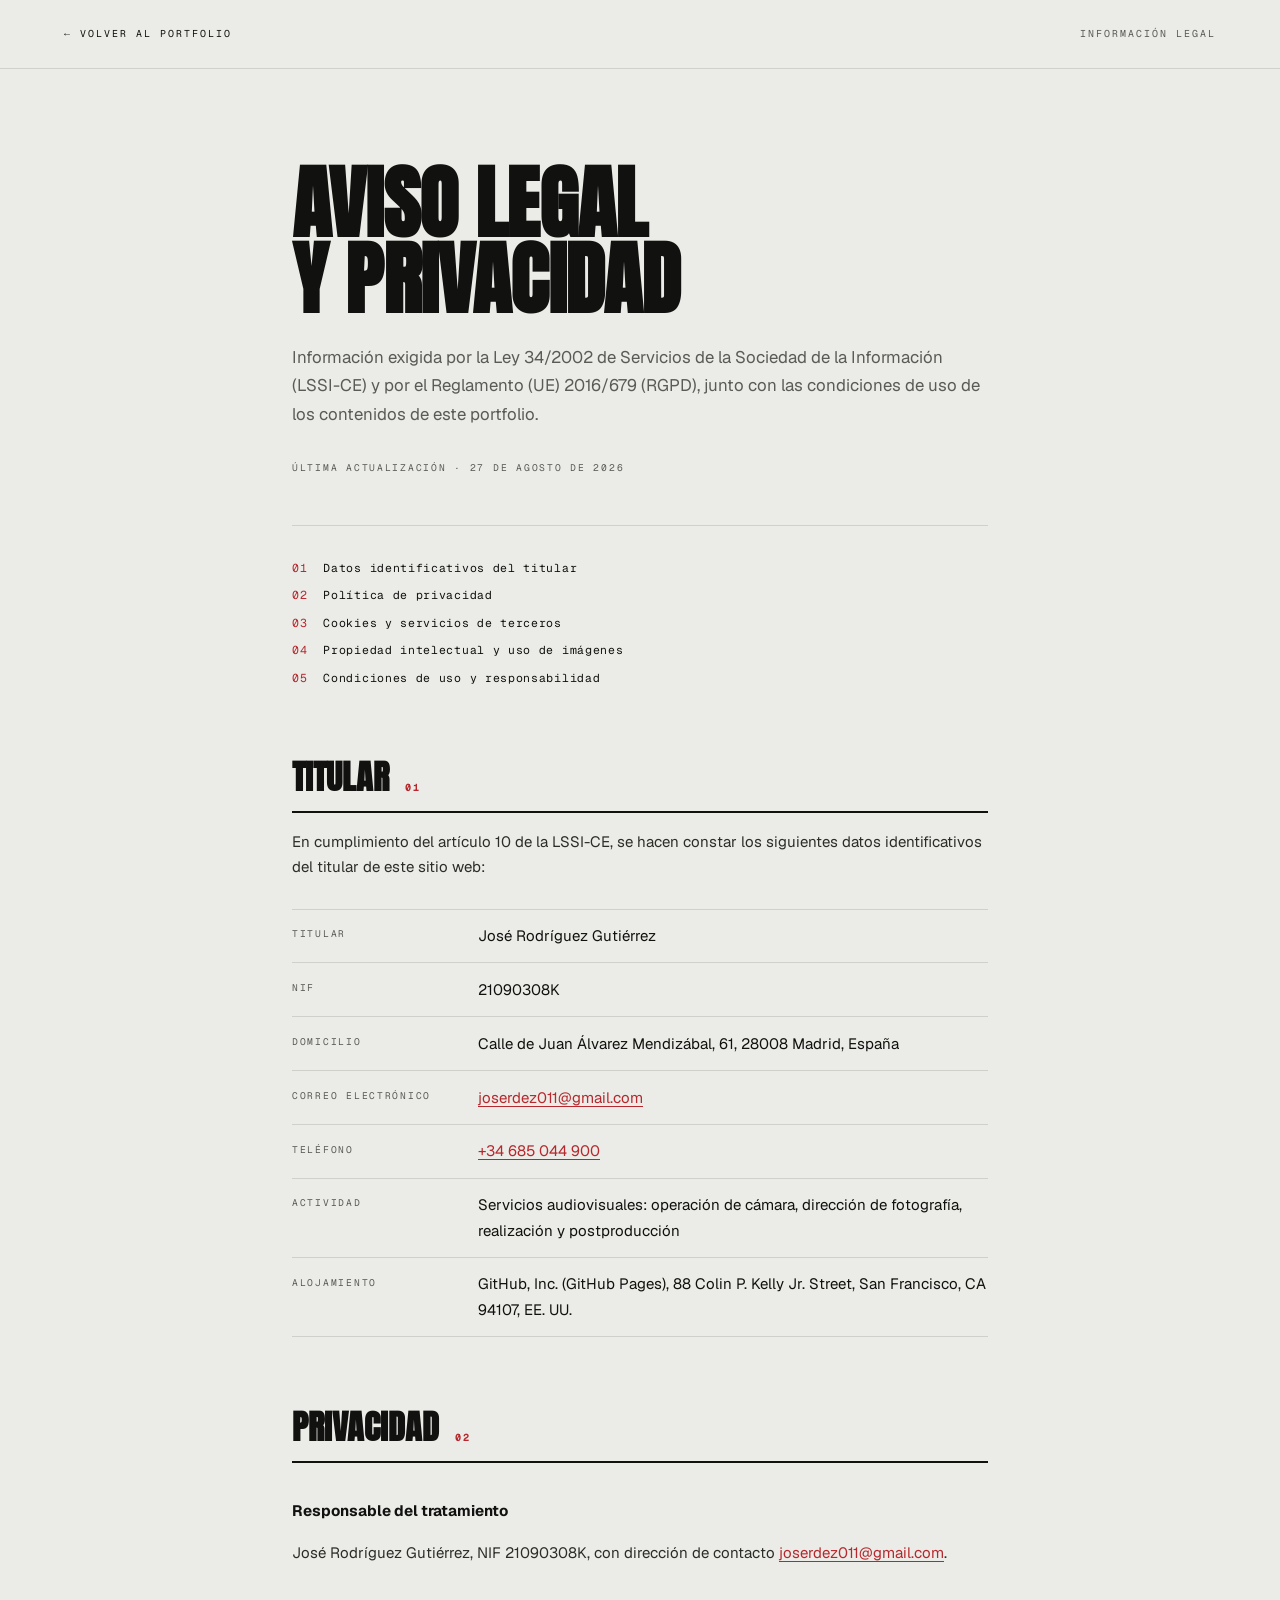
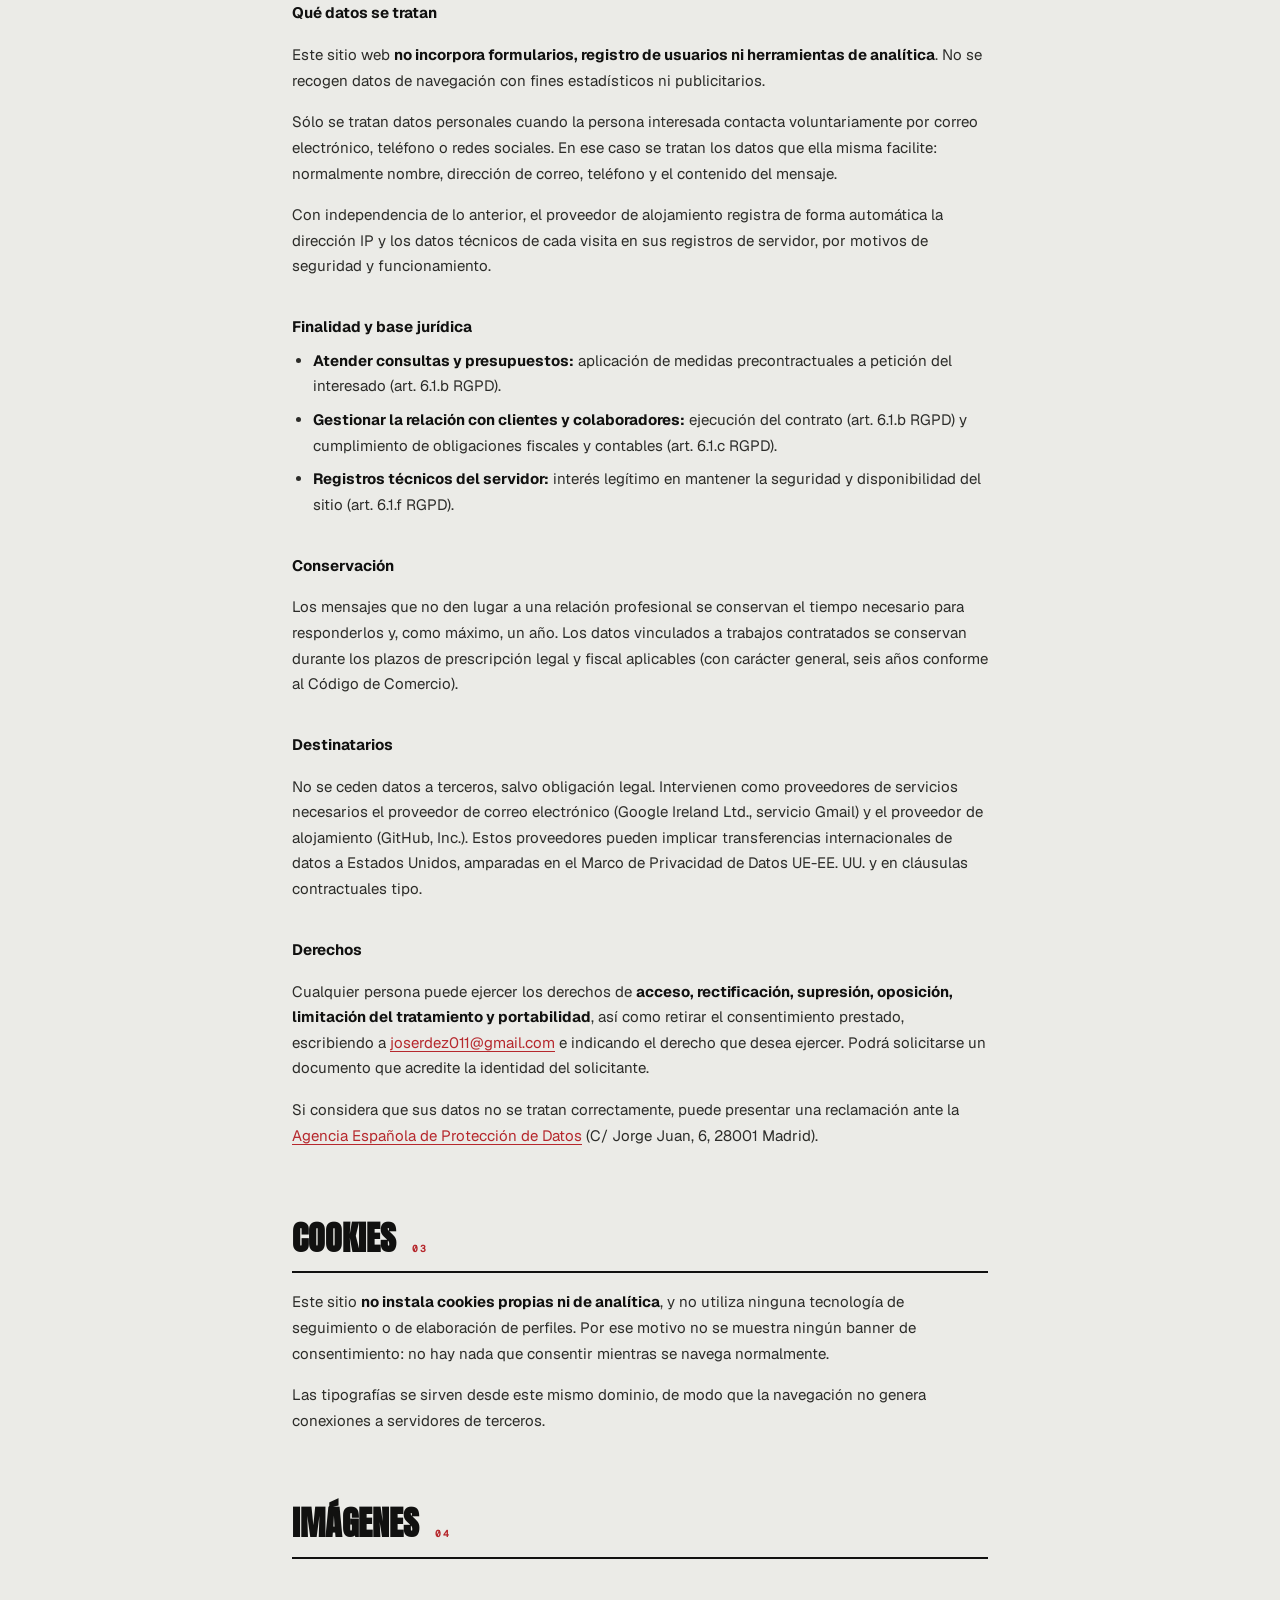
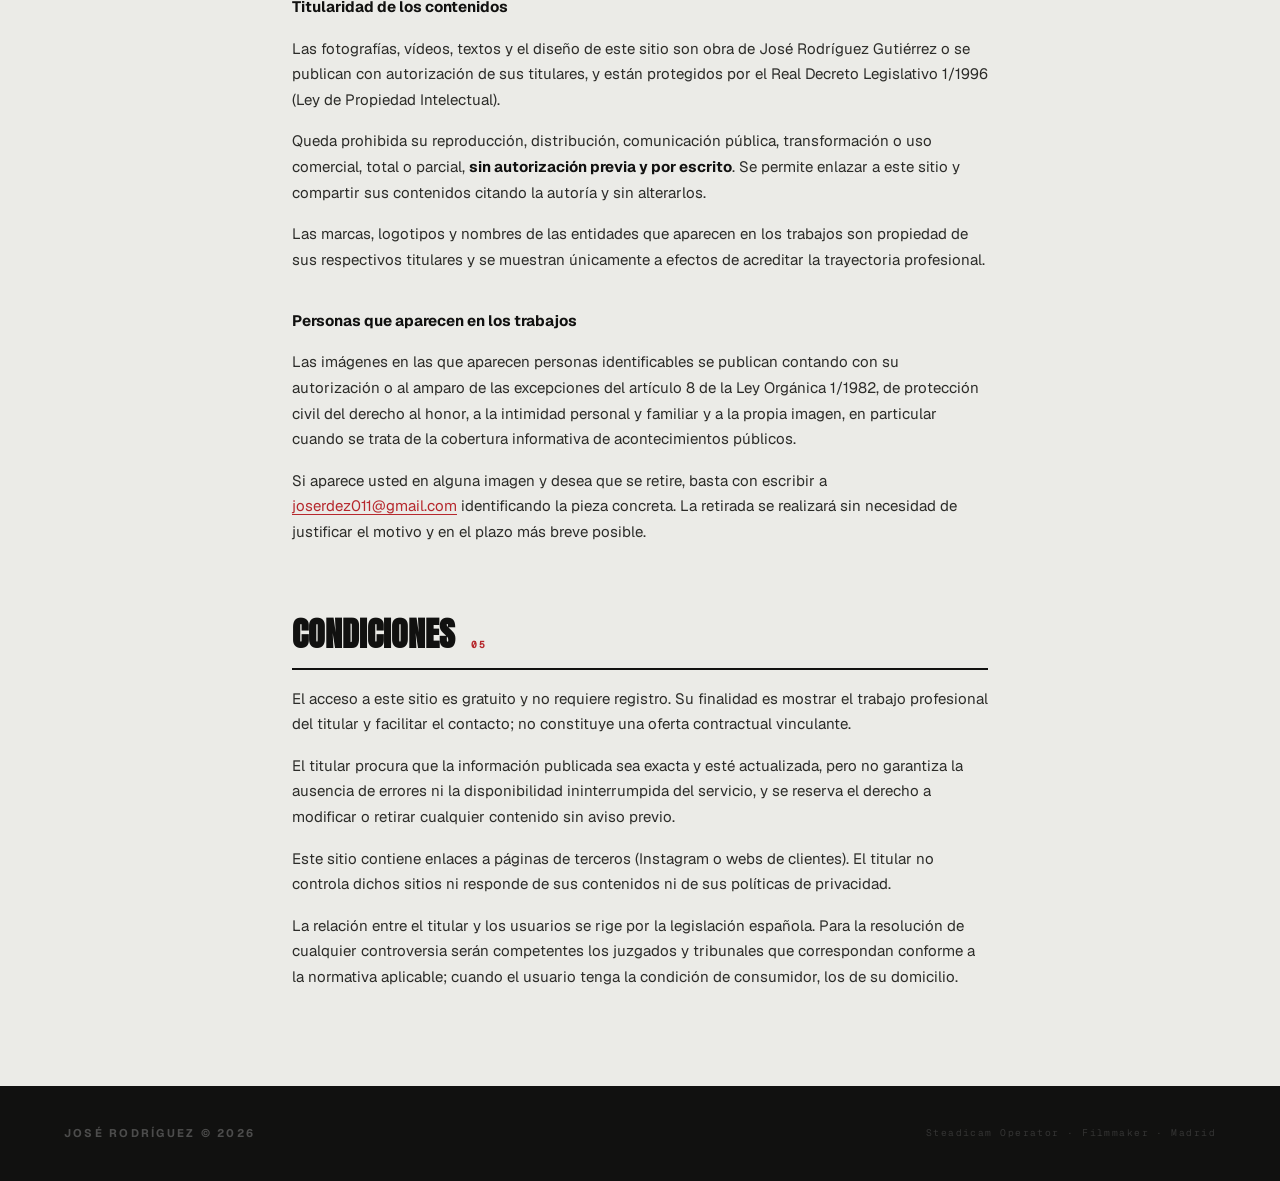
==== commit 3b9df82e: "Deja el portfolio sólo en fútbol y añade los posts de Sporting y Leganés - Portfolio Foto: dos bloqu" ====
--- a/legal.html
+++ b/legal.html
@@ -190,13 +190,6 @@
     <h2>Cookies <em>03</em></h2>
     <p>Este sitio <strong>no instala cookies propias ni de analítica</strong>, y no utiliza ninguna tecnología de seguimiento o de elaboración de perfiles. Por ese motivo no se muestra ningún banner de consentimiento: no hay nada que consentir mientras se navega normalmente.</p>
     <p>Las tipografías se sirven desde este mismo dominio, de modo que la navegación no genera conexiones a servidores de terceros.</p>
-
-    <div class="l-note">
-      <p><strong>Única excepción: los reproductores de vídeo y música.</strong></p>
-      <p>El portfolio incluye vídeos alojados en YouTube y dos canciones alojadas en Spotify. Ninguno de esos reproductores <strong>se carga automáticamente</strong>: en su lugar se muestra una imagen o un botón, y sólo al pulsarlo se establece la conexión con la plataforma correspondiente, que en ese momento puede instalar sus propias cookies y tratar la dirección IP.</p>
-      <p>Pulsar ese botón constituye el consentimiento previsto en el art. 22.2 de la LSSI-CE. Si no se pulsa, no se produce ninguna conexión. Los vídeos se sirven además a través del dominio <em>youtube-nocookie.com</em>, que reduce el seguimiento.</p>
-      <p>Condiciones de cada plataforma: <a href="https://www.spotify.com/es/legal/privacy-policy/" target="_blank" rel="noopener">privacidad de Spotify</a> · <a href="https://policies.google.com/privacy" target="_blank" rel="noopener">privacidad de Google/YouTube</a>.</p>
-    </div>
   </section>
 
   <!-- ════════ 04 · Propiedad intelectual + derecho a la propia imagen (LO 1/1982) ════════ -->
@@ -218,7 +211,7 @@
     <h2>Condiciones <em>05</em></h2>
     <p>El acceso a este sitio es gratuito y no requiere registro. Su finalidad es mostrar el trabajo profesional del titular y facilitar el contacto; no constituye una oferta contractual vinculante.</p>
     <p>El titular procura que la información publicada sea exacta y esté actualizada, pero no garantiza la ausencia de errores ni la disponibilidad ininterrumpida del servicio, y se reserva el derecho a modificar o retirar cualquier contenido sin aviso previo.</p>
-    <p>Este sitio contiene enlaces a páginas de terceros (Instagram, Spotify, YouTube o webs de clientes). El titular no controla dichos sitios ni responde de sus contenidos ni de sus políticas de privacidad.</p>
+    <p>Este sitio contiene enlaces a páginas de terceros (Instagram o webs de clientes). El titular no controla dichos sitios ni responde de sus contenidos ni de sus políticas de privacidad.</p>
     <p>La relación entre el titular y los usuarios se rige por la legislación española. Para la resolución de cualquier controversia serán competentes los juzgados y tribunales que correspondan conforme a la normativa aplicable; cuando el usuario tenga la condición de consumidor, los de su domicilio.</p>
   </section>
 </main>
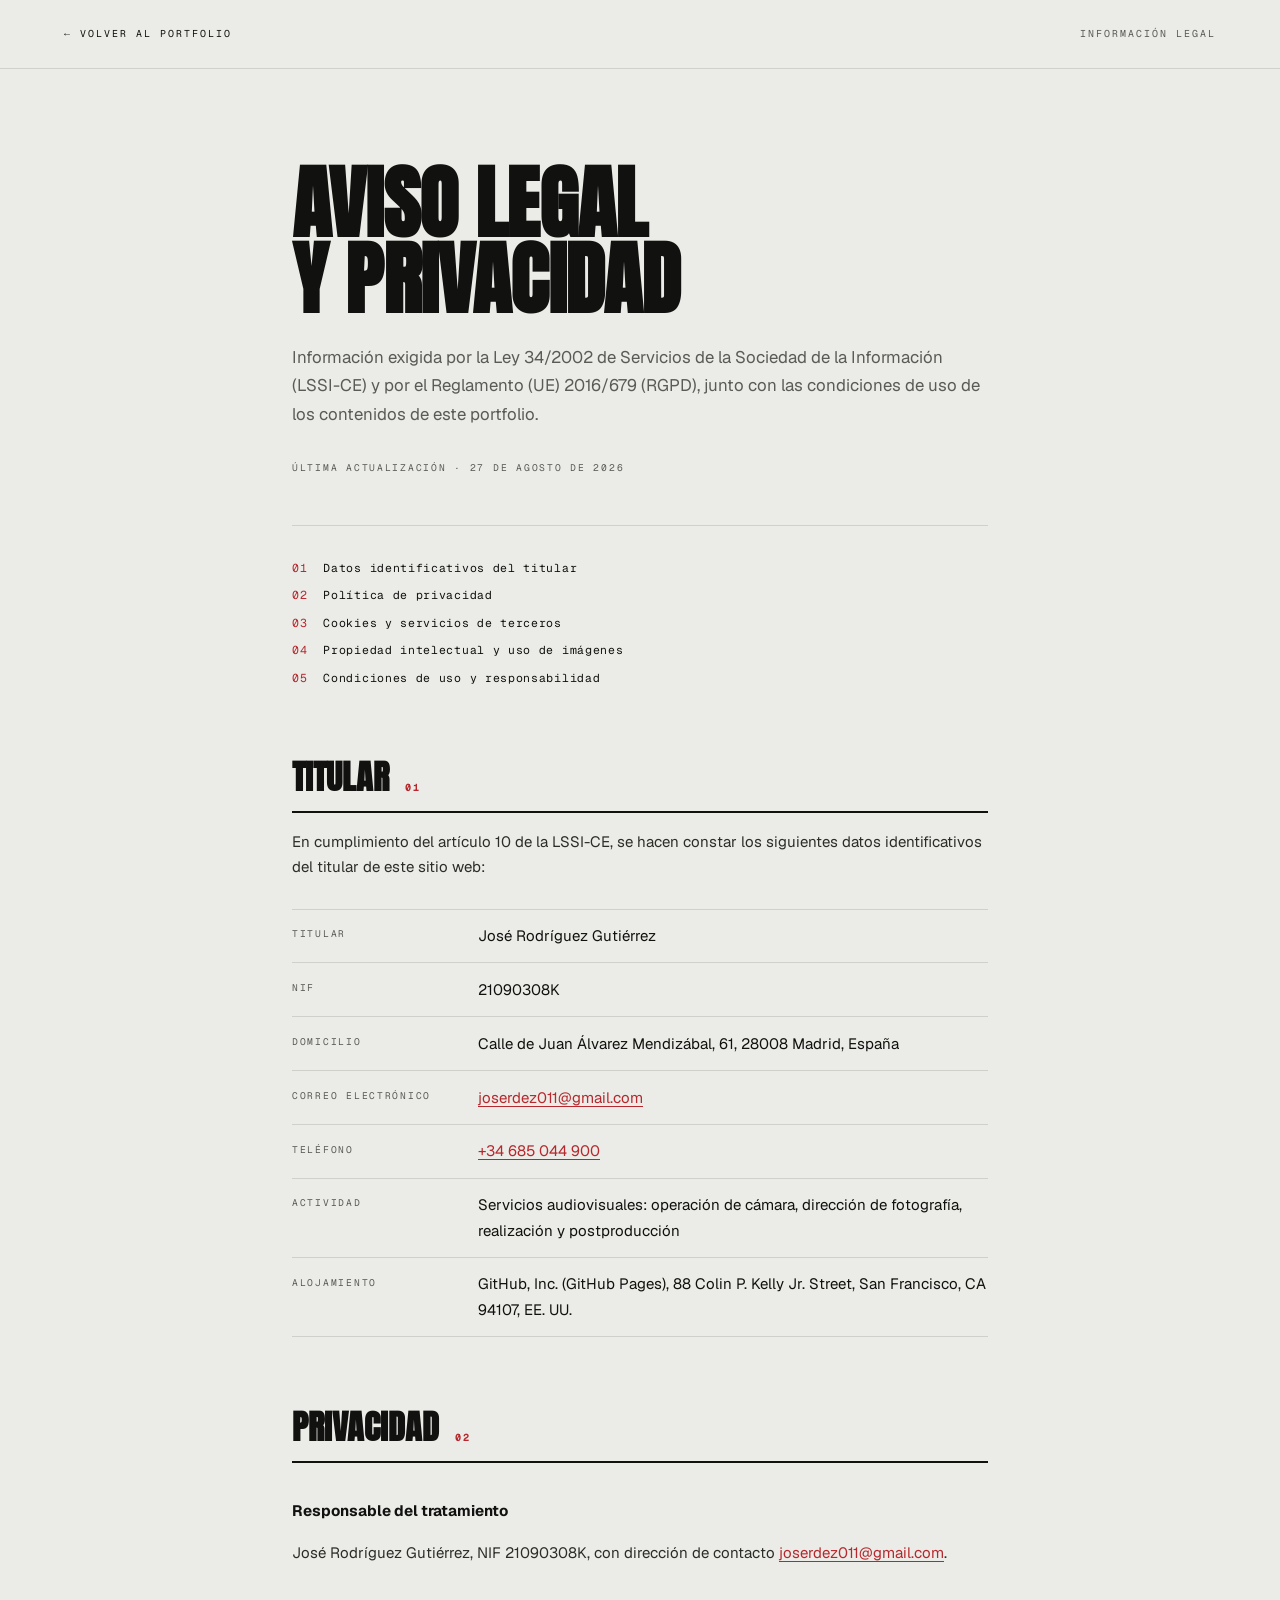
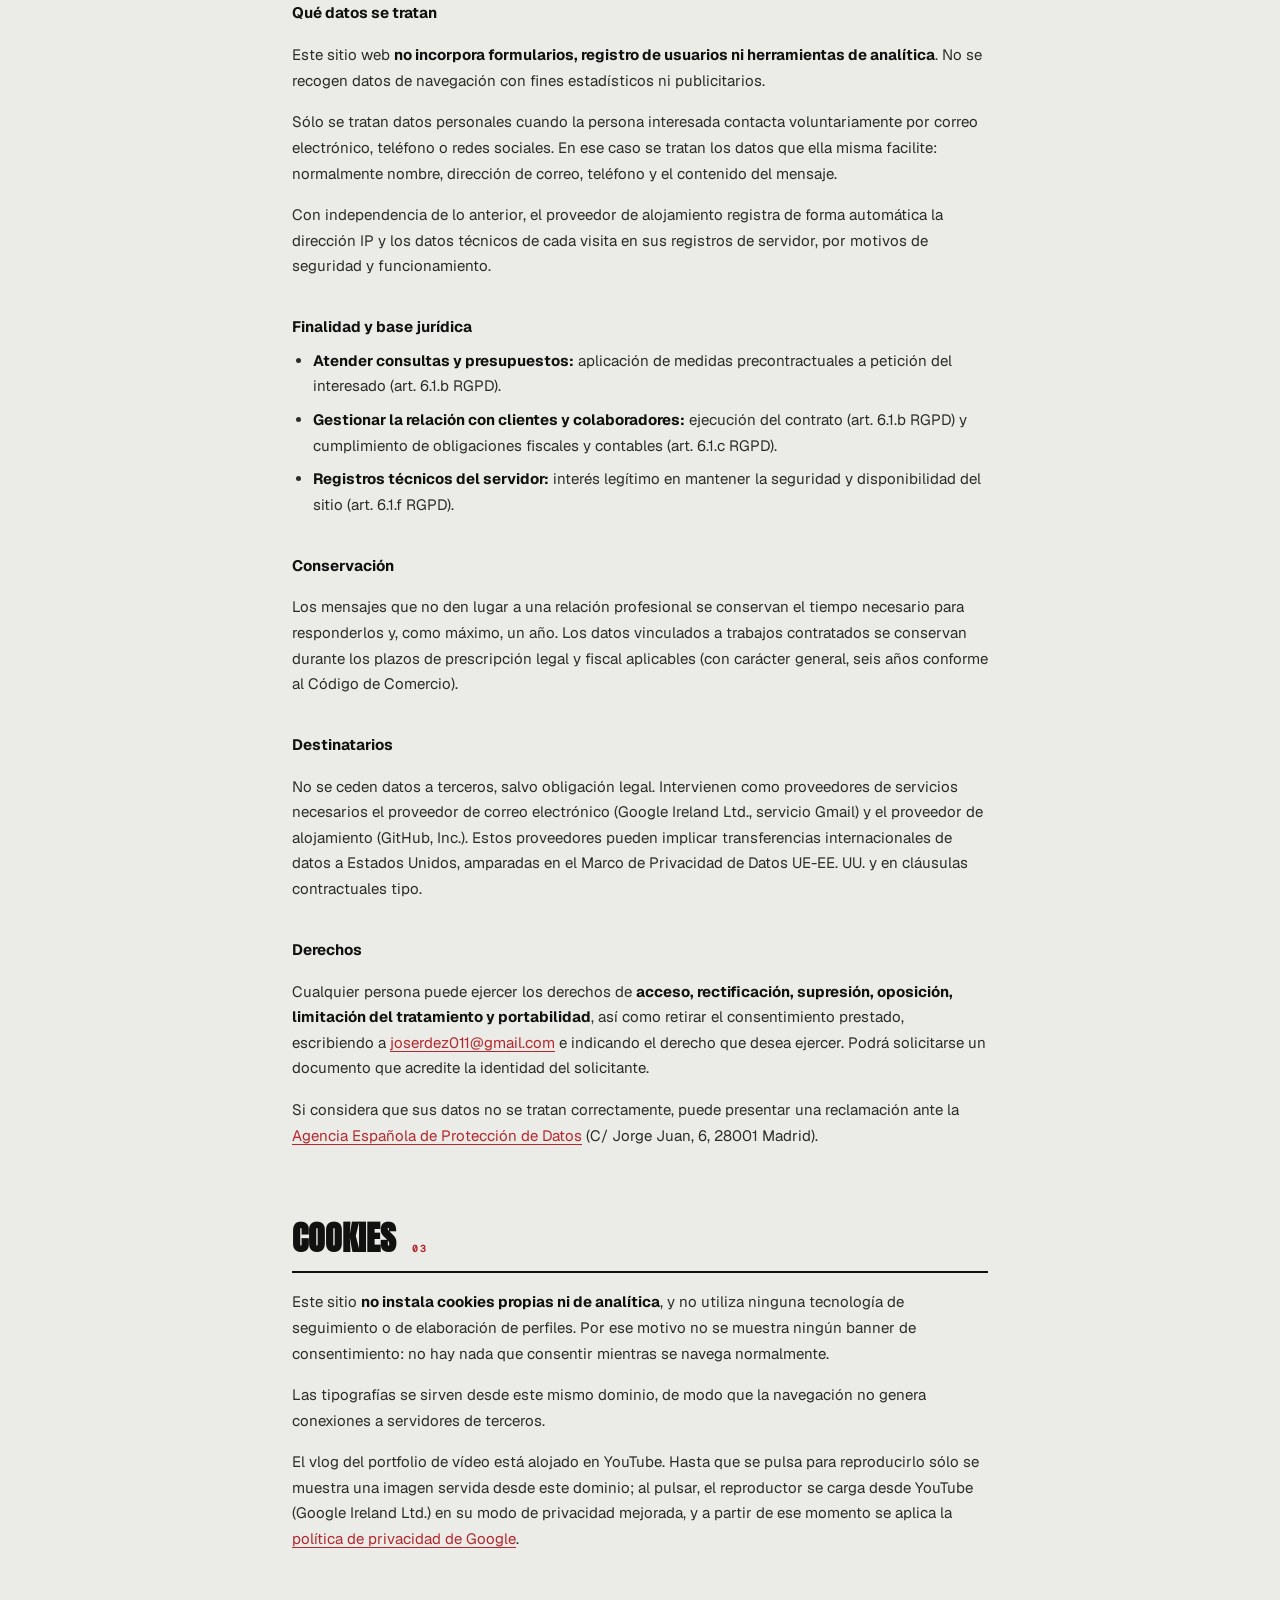
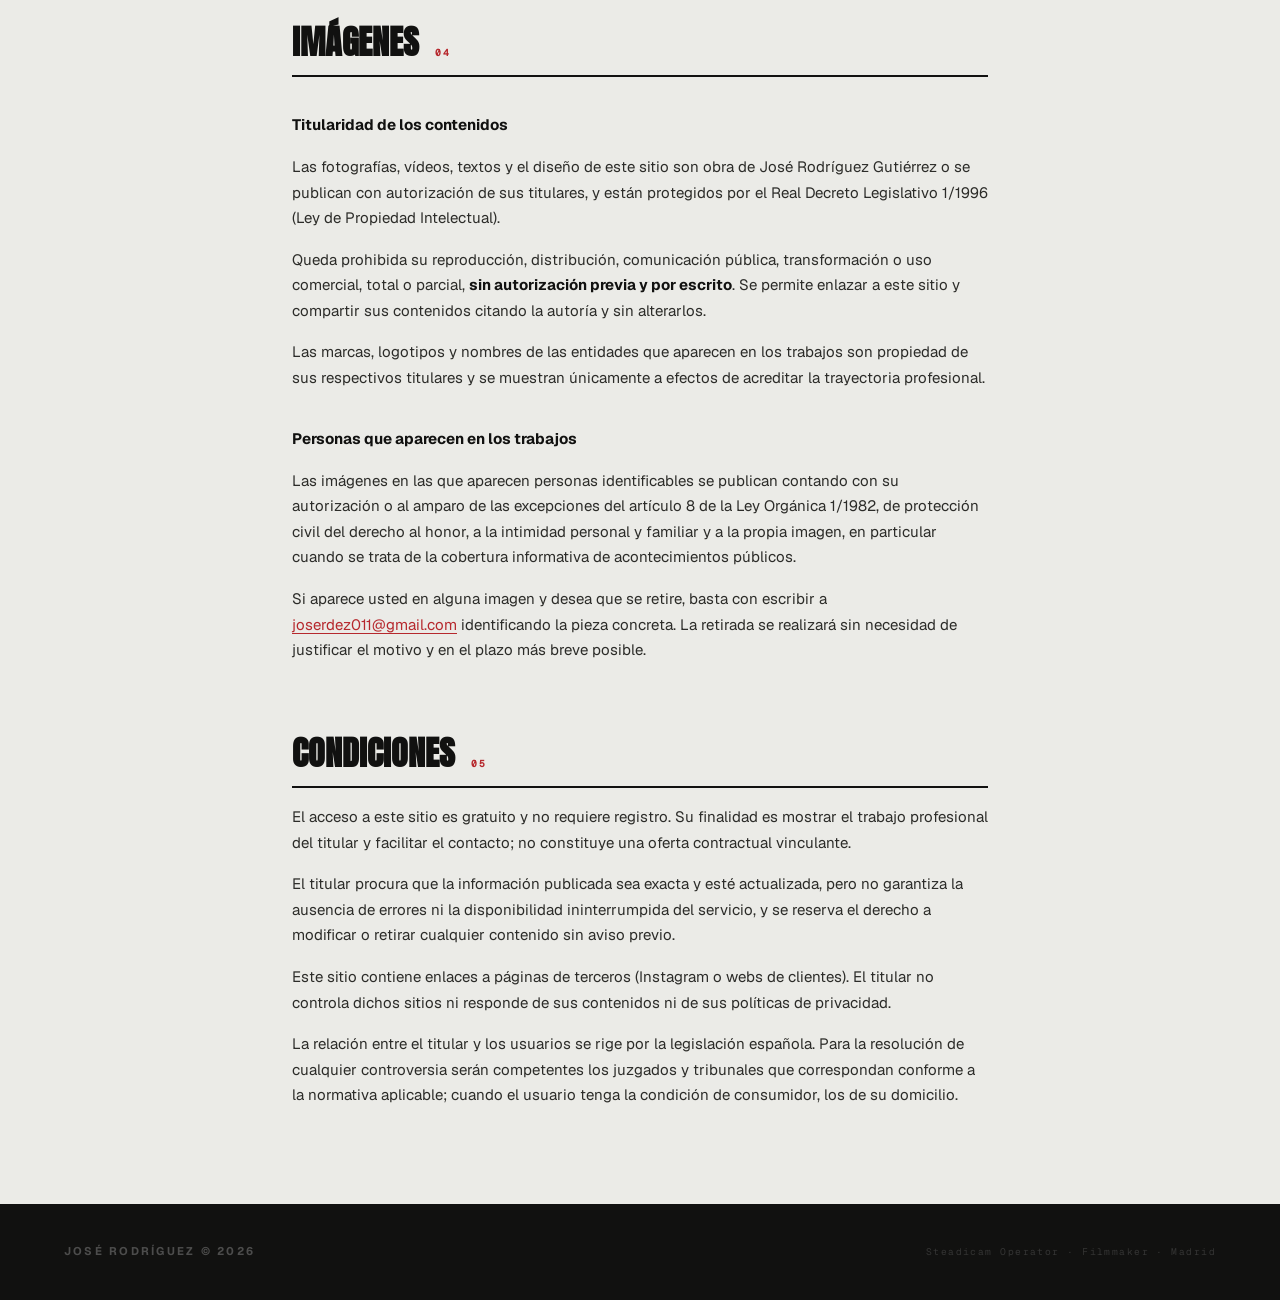
==== commit 79c411cf: "Añade Atlético Madrileño al portfolio de foto y el vlog de Atlético Stats al de vídeo - Portada: nue" ====
--- a/legal.html
+++ b/legal.html
@@ -190,6 +190,7 @@
     <h2>Cookies <em>03</em></h2>
     <p>Este sitio <strong>no instala cookies propias ni de analítica</strong>, y no utiliza ninguna tecnología de seguimiento o de elaboración de perfiles. Por ese motivo no se muestra ningún banner de consentimiento: no hay nada que consentir mientras se navega normalmente.</p>
     <p>Las tipografías se sirven desde este mismo dominio, de modo que la navegación no genera conexiones a servidores de terceros.</p>
+    <p>El vlog del portfolio de vídeo está alojado en YouTube. Hasta que se pulsa para reproducirlo sólo se muestra una imagen servida desde este dominio; al pulsar, el reproductor se carga desde YouTube (Google Ireland Ltd.) en su modo de privacidad mejorada, y a partir de ese momento se aplica la <a href="https://policies.google.com/privacy" target="_blank" rel="noopener">política de privacidad de Google</a>.</p>
   </section>
 
   <!-- ════════ 04 · Propiedad intelectual + derecho a la propia imagen (LO 1/1982) ════════ -->
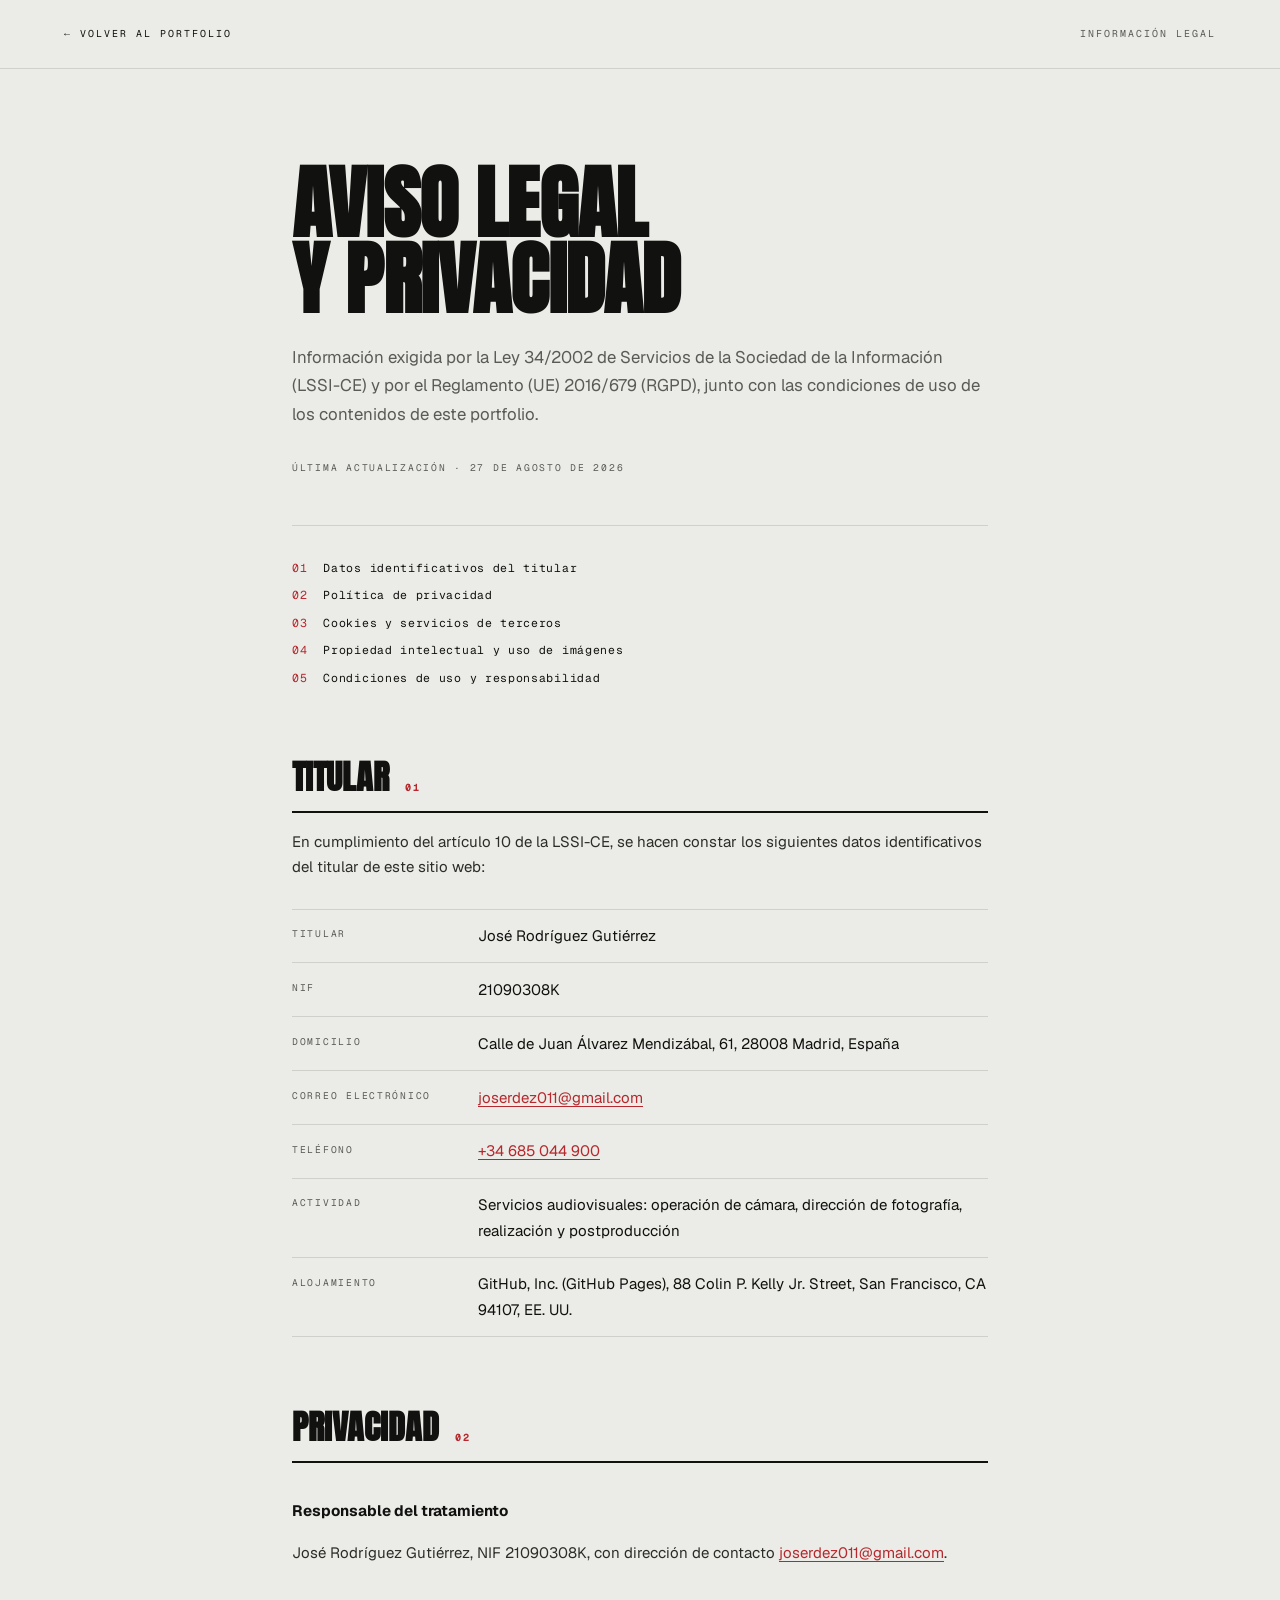
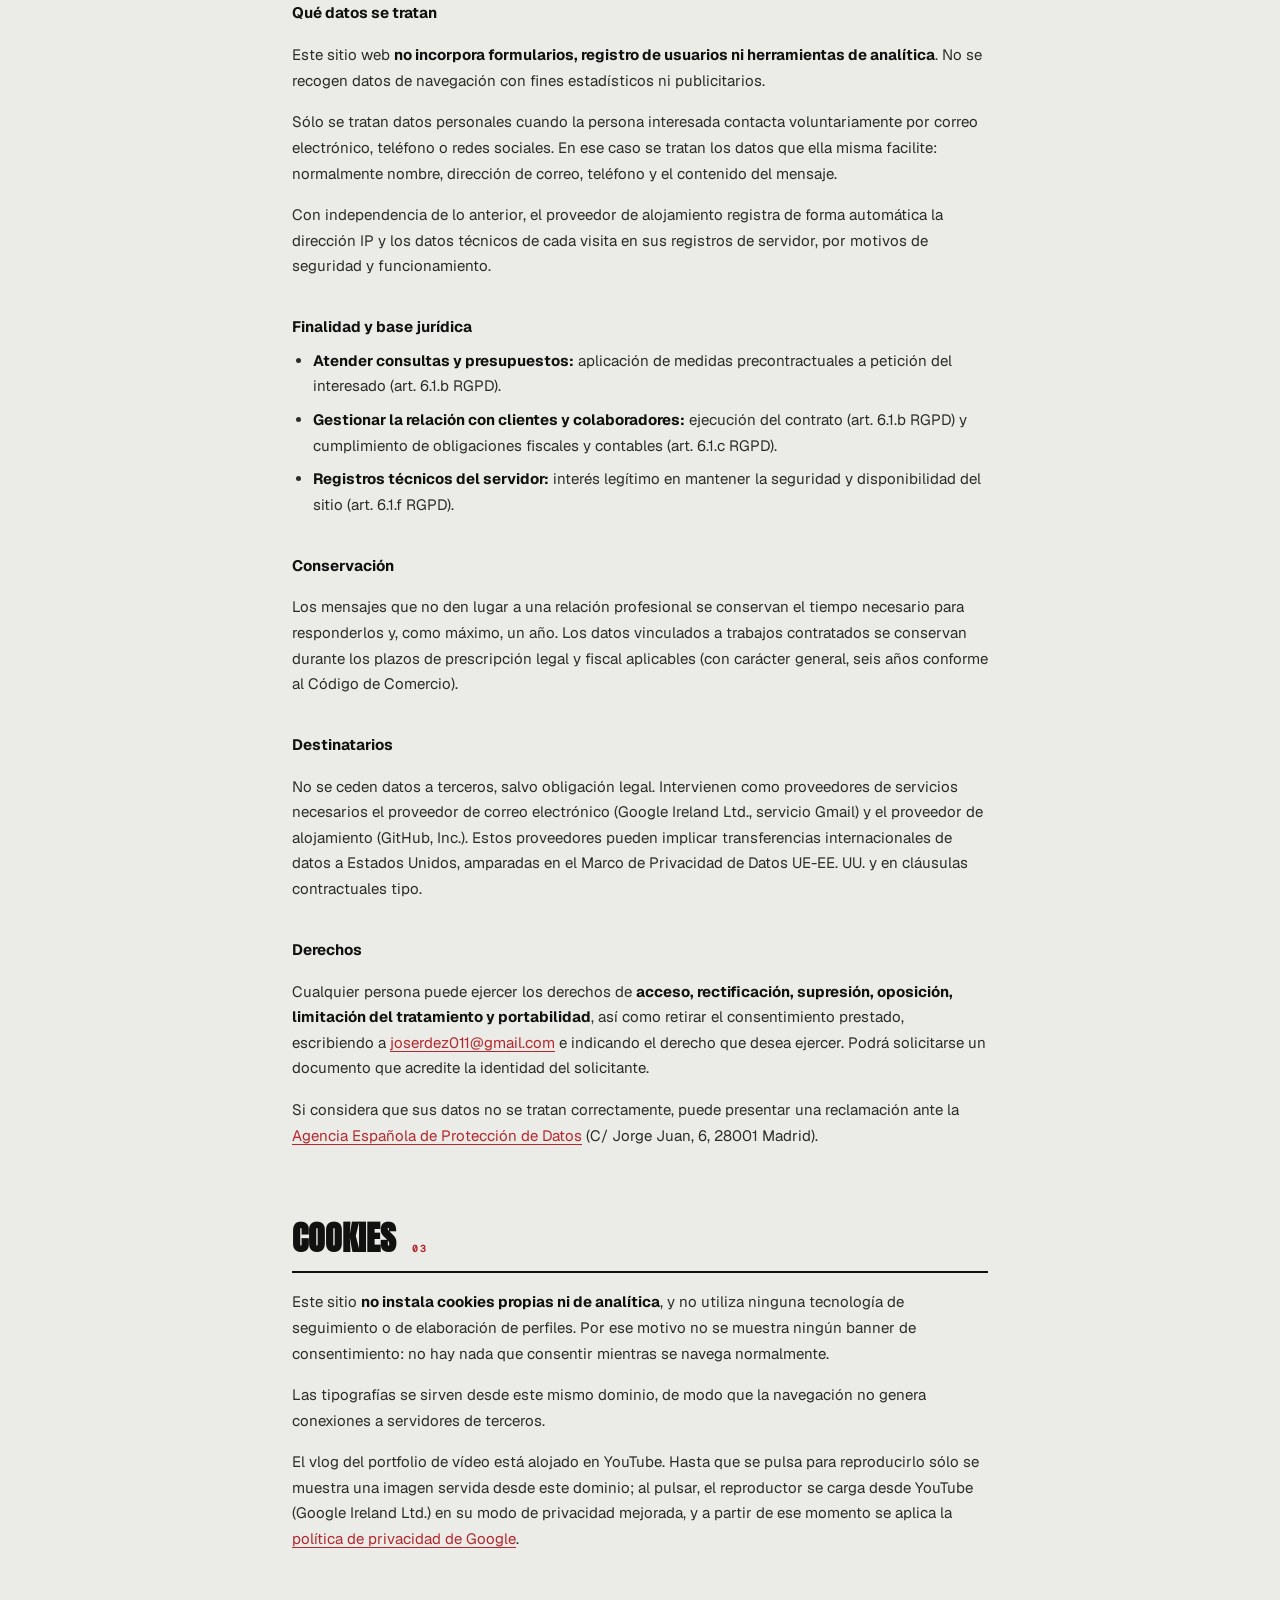
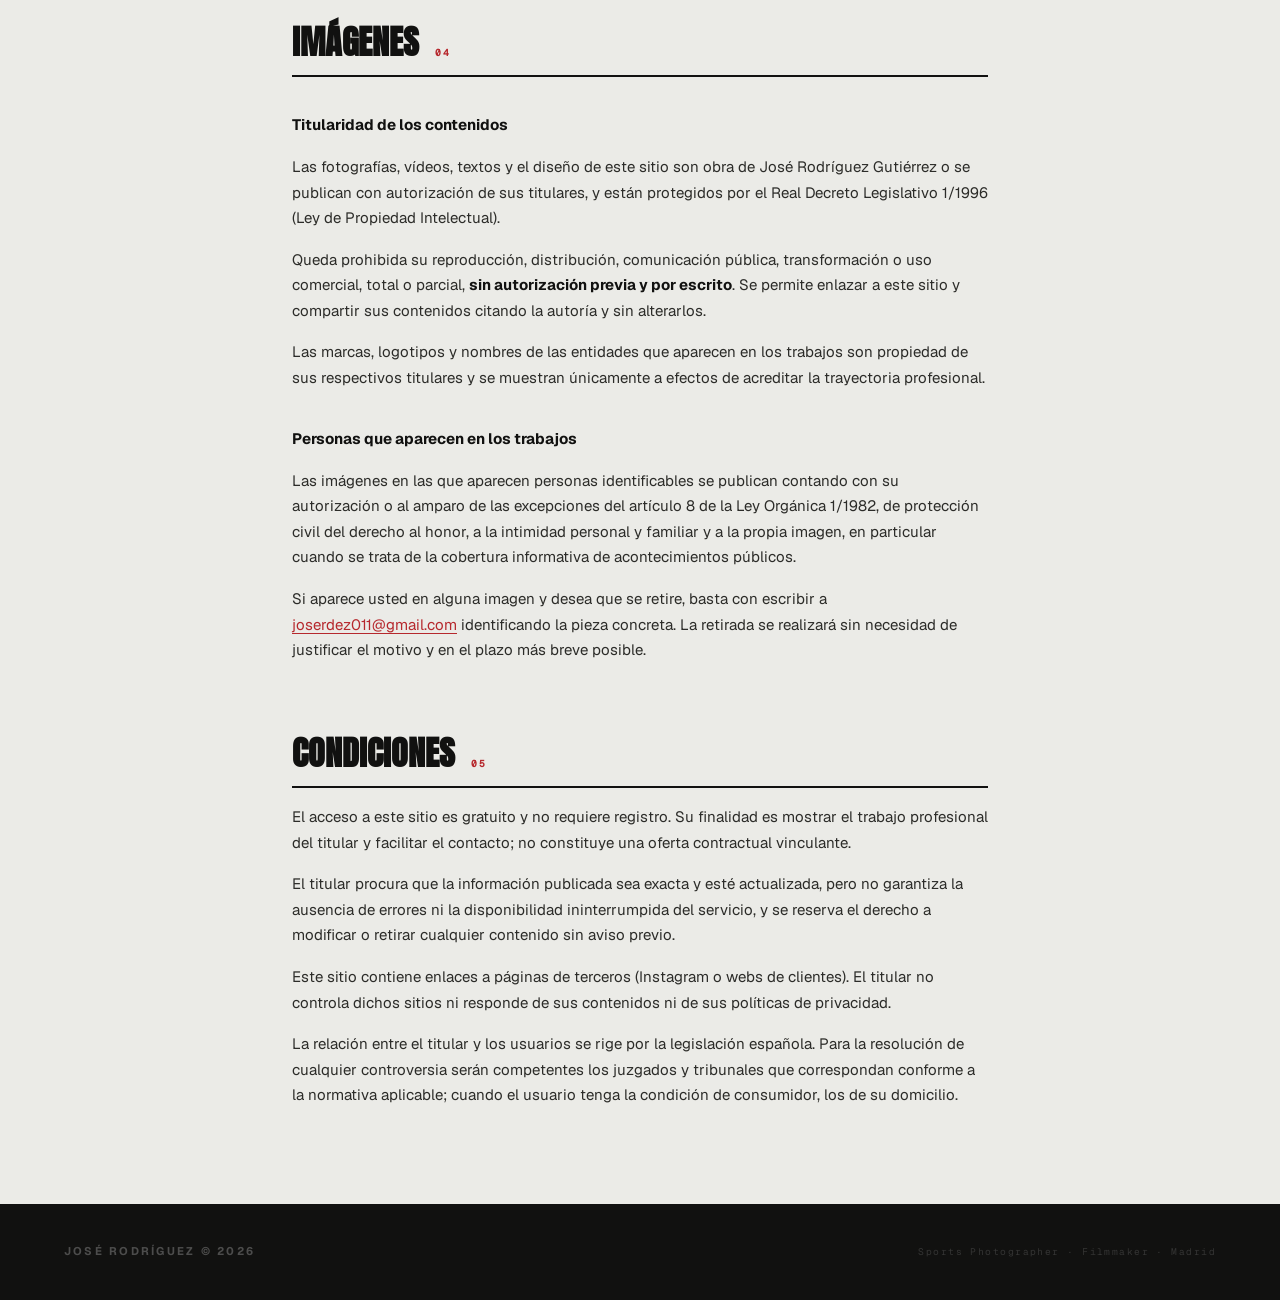
==== commit f34228db: "Cambios del 27/10: Sports Photographer, botón de contacto en portada, cinta de clientes con logos y " ====
--- a/legal.html
+++ b/legal.html
@@ -219,7 +219,7 @@
 
 <footer>
   <div class="foot-name">José Rodríguez © 2026</div>
-  <div class="foot-copy">Steadicam Operator · Filmmaker · Madrid</div>
+  <div class="foot-copy">Sports Photographer · Filmmaker · Madrid</div>
 </footer>
 
 </body>
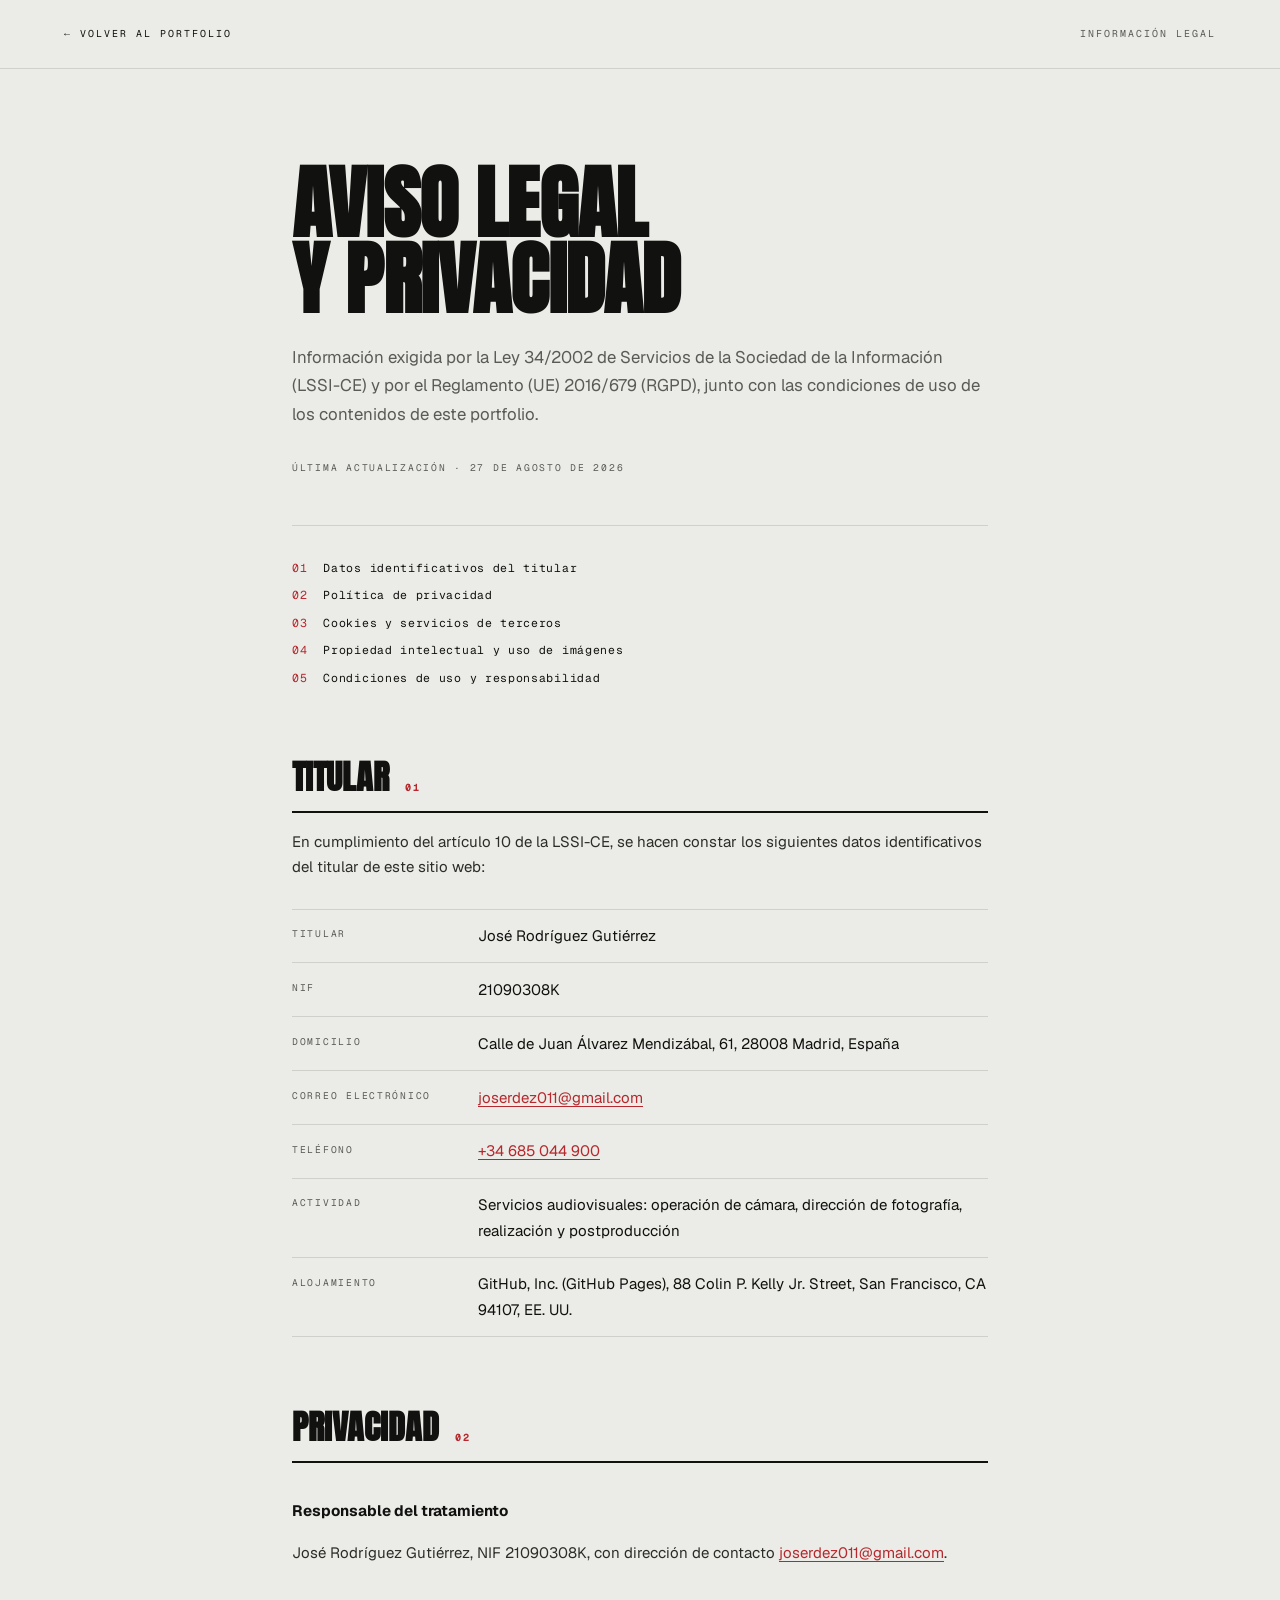
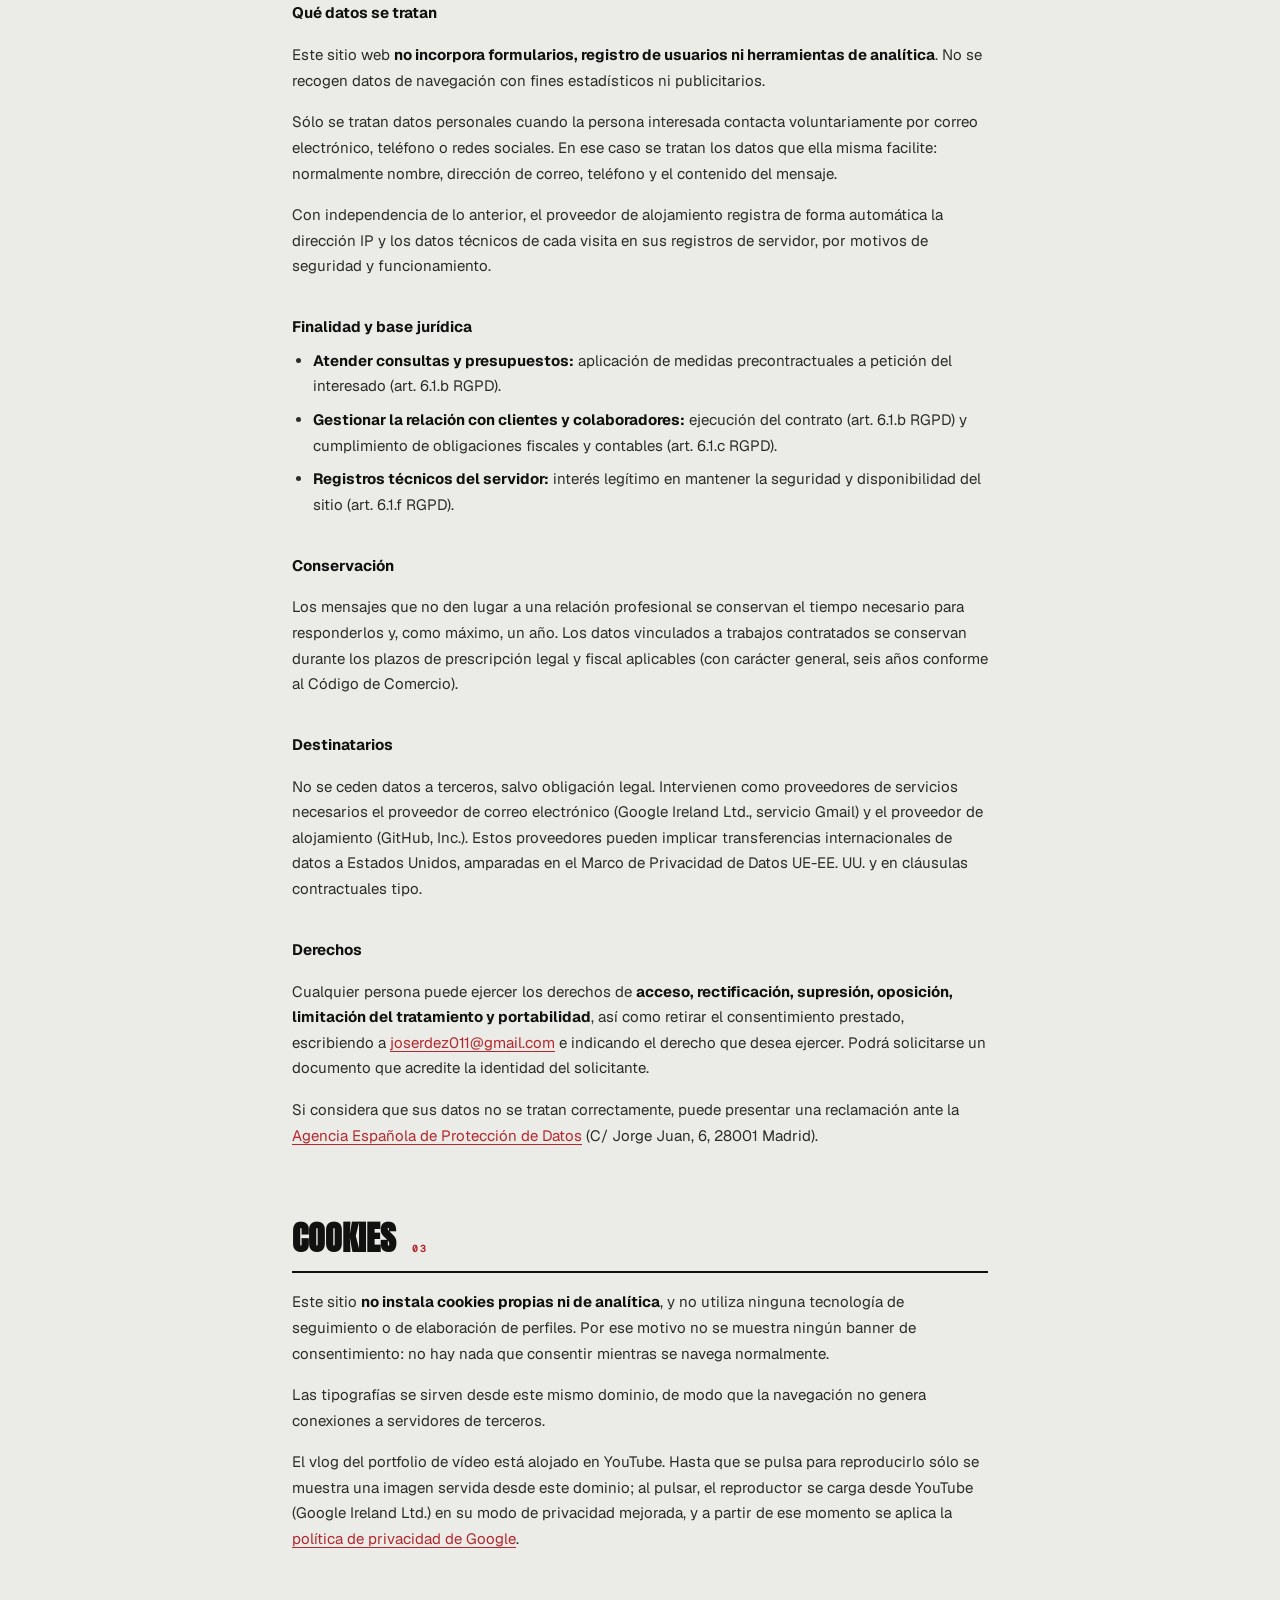
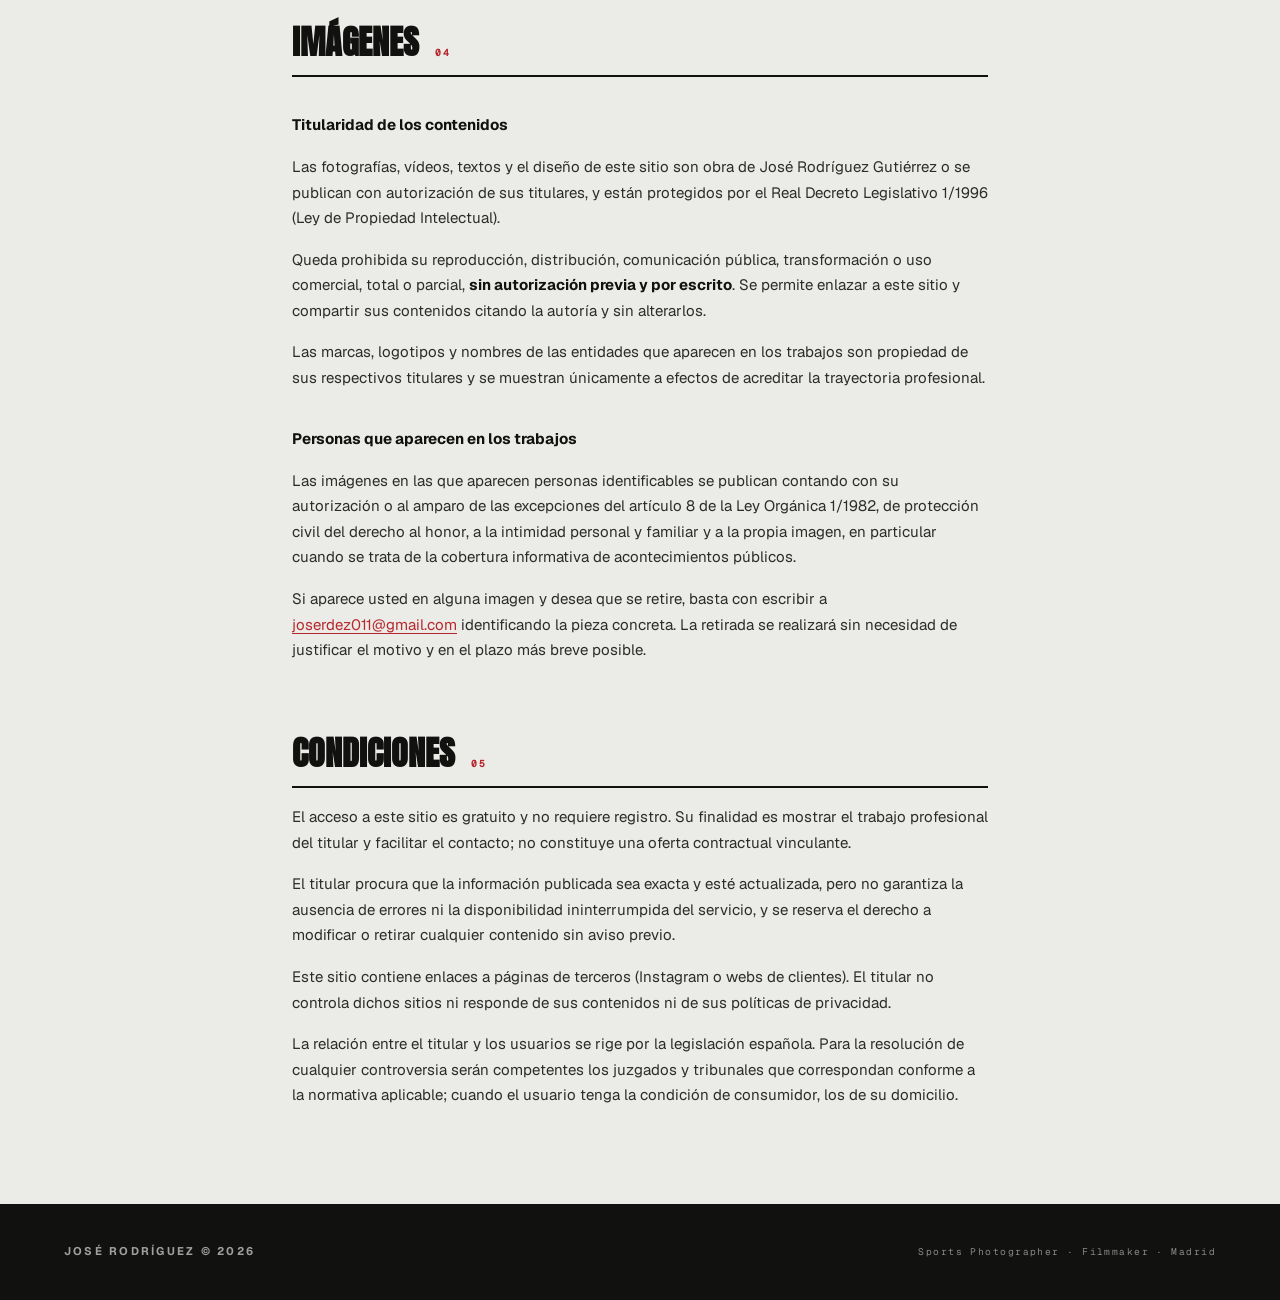
==== commit 75c6f2fd: "Sube el contraste del pie de página, que apenas se leía sobre el negro" ====
--- a/legal.html
+++ b/legal.html
@@ -111,13 +111,13 @@
     .l-note strong { color: var(--white); }
 
     footer {
-      background: var(--dark); color: rgba(255,255,255,0.25);
+      background: var(--dark); color: rgba(255,255,255,0.6);
       padding: 2.4rem clamp(1.4rem, 5vw, 5rem);
       display: flex; justify-content: space-between; align-items: center;
       flex-wrap: wrap; gap: 1rem 2rem;
     }
     .foot-name { font-family: var(--fh); font-size: 0.7rem; font-weight: 700; letter-spacing: 0.2em; text-transform: uppercase; }
-    .foot-copy { font-family: var(--fm); font-size: 0.6rem; letter-spacing: 0.15em; color: rgba(255,255,255,0.15); }
+    .foot-copy { font-family: var(--fm); font-size: 0.6rem; letter-spacing: 0.15em; color: rgba(255,255,255,0.5); }
   </style>
 </head>
 <body>
